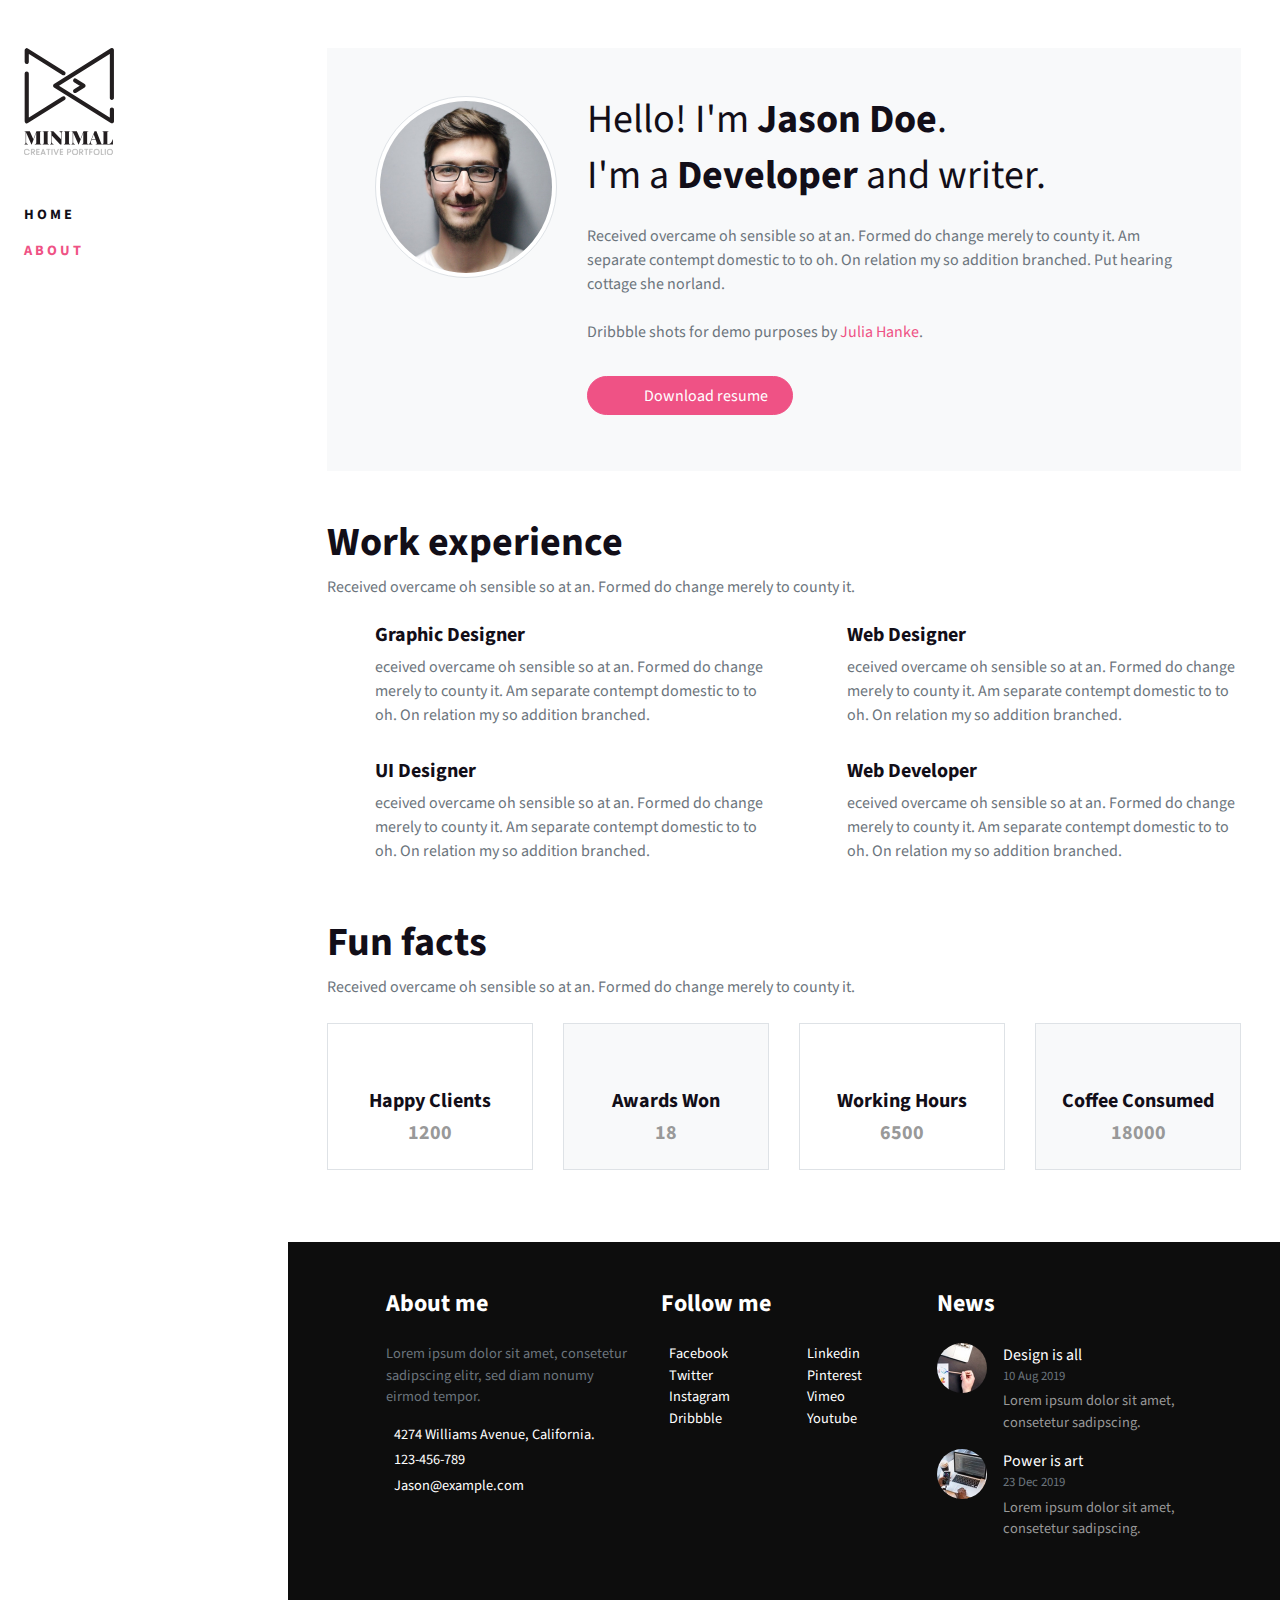
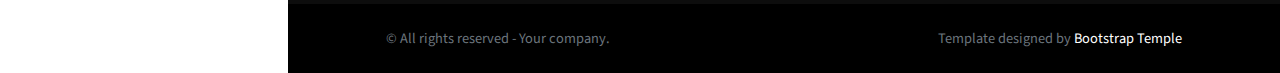
==== about.html @ 1a7828dc "Add files via upload" ====
<!DOCTYPE html>
<html>
  <head>
    <meta charset="utf-8">
    <meta http-equiv="X-UA-Compatible" content="IE=edge">
    <title>Minimal | Bootstrap portfolio template</title>
    <meta name="description" content="">
    <meta name="viewport" content="width=device-width, initial-scale=1">
    <meta name="robots" content="all,follow">
    <!-- Bootstrap CSS-->
    <link rel="stylesheet" href="vendor/bootstrap/css/bootstrap.min.css">
    <!-- Lightbox CSS-->
    <link rel="stylesheet" href="vendor/lightbox2/css/lightbox.min.css">
    <!-- Google fonts-->
    <link rel="stylesheet" href="https://fonts.googleapis.com/css?family=Source+Sans+Pro:400,700&amp;display=swap">
    <!-- theme stylesheet-->
    <link rel="stylesheet" href="css/style.default.css" id="theme-stylesheet">
    <!-- Custom stylesheet - for your changes-->
    <link rel="stylesheet" href="css/custom.css">
    <!-- Favicon-->
    <link rel="shortcut icon" href="img/favicon.png">
    <!-- Tweaks for older IEs--><!--[if lt IE 9]>
        <script src="https://oss.maxcdn.com/html5shiv/3.7.3/html5shiv.min.js"></script>
        <script src="https://oss.maxcdn.com/respond/1.4.2/respond.min.js"></script><![endif]-->
  </head>
  <body>
    <div class="sidebar">
      <div class="sidebar-inner d-flex flex-column">
        <div class="px-4 py-5"><a href="index.html"><img src="img/logo.svg" alt="" width="90"></a></div>
        <div class="sidebar-menu-holder flex-grow-1">
          <ul class="sidebar-menu list-unstyled">
            <li class="mb-2 pb-1">
              <!-- Link--><a class="sidebar-link h6 text-uppercase letter-spacing-2 font-weight-bold text-small" href="index.html">Home</a>
            </li>
            <li class="mb-2 pb-1">
              <!-- Link--><a class="sidebar-link h6 text-uppercase letter-spacing-2 font-weight-bold text-small active" href="about.html">About</a>
            </li>
          </ul>
        </div>
        <div class="px-4 py-3">
          <ul class="list-inline list-social mb-3">
            <li class="list-inline-item"><a class="reset-anchor" href="#"><i class="fab fa-facebook-f"></i></a></li>
            <li class="list-inline-item"><a class="reset-anchor" href="#"><i class="fab fa-twitter"></i></a></li>
            <li class="list-inline-item"><a class="reset-anchor" href="#"><i class="fab fa-instagram"></i></a></li>
            <li class="list-inline-item"><a class="reset-anchor" href="#"><i class="fab fa-linkedin"></i></a></li>
            <li class="list-inline-item"><a class="reset-anchor" href="#"><i class="fab fa-dribbble"></i></a></li>
            <li class="list-inline-item"><a class="reset-anchor" href="#"><i class="fas fa-envelope"></i></a></li>
          </ul>
        </div>
      </div>
    </div>
    <div class="page-holder">
      <div class="px-4 d-block d-lg-none">
        <!-- navbar-->
        <header class="header">
          <nav class="navbar navbar-expand-lg navbar-light px-0">
            <button class="navbar-toggler navbar-toggler-right text-sm text-uppercase" type="button" data-toggle="collapse" data-target="#navbarSupportedContent" aria-expanded="false" aria-label="Toggle navigation">
              <svg class="svg-icon svg-icon-heavy svg-icon-sm text-dark">
                <use xlink:href="#menu-hamburger-1"> </use>
              </svg>
            </button><a class="navbar-brand" href="index.html"><img src="img/logo.svg" alt="" width="50"></a>
          </nav>
        </header>
      </div>
      <div class="px-4 py-5">
        <div class="container-fluid">
          <div class="p-5 mb-5 bg-light">
            <div class="row">
              <div class="col-sm-3"><img class="img-fluid img-thumbnail rounded-circle" src="img/about-profile.jpg" alt=""></div>
              <div class="col-sm-9">
                <h1 class="font-weight-normal">Hello! I'm <strong>Jason Doe</strong>. </h1>
                <h2 class="h1 font-weight-normal mb-4">I'm a <strong>Developer </strong>and writer.</h2>
                <p class="text-muted mb-4">Received overcame oh sensible so at an. Formed do change merely to county it. Am separate contempt domestic to to oh. On relation my so addition branched. Put hearing cottage she norland.</p>
                <p class="text-muted mb-4">Dribbble shots for demo purposes by  <a href="https://dribbble.com/juliahanke">Julia Hanke</a>.</p>
                <ul class="list-inline mb-0">
                  <li class="list-inline-item mr-5 my-2"><a class="btn btn-primary rounded-pill" href="#"> 
                      <svg class="svg-icon mr-2 align-middle svg-icon-sm">
                        <use xlink:href="#survey-1"> </use>
                      </svg><span class="align-middle">Download resume</span></a></li>
                  <li class="list-inline-item my-2">
                    <ul class="list-inline mb-0">
                      <li class="list-inline-item"><a class="reset-anchor" href="#"> <i class="fab fa-facebook-f"></i></a></li>
                      <li class="list-inline-item"><a class="reset-anchor" href="#"> <i class="fab fa-twitter"></i></a></li>
                      <li class="list-inline-item"><a class="reset-anchor" href="#"> <i class="fab fa-instagram"></i></a></li>
                      <li class="list-inline-item"><a class="reset-anchor" href="#"> <i class="fab fa-linkedin-in"></i></a></li>
                      <li class="list-inline-item"><a class="reset-anchor" href="#"> <i class="fab fa-behance"></i></a></li>
                    </ul>
                  </li>
                </ul>
              </div>
            </div>
          </div>
          <h2 class="h1">Work experience</h2>
          <p class="text-muted mb-4">Received overcame oh sensible so at an. Formed do change merely to county it.</p>
          <div class="row mb-4">
            <div class="col-lg-6 mb-4">
              <div class="d-flex">
                <div class="flex-grow-1">
                  <svg class="svg-icon text-primary">
                    <use xlink:href="#stack-1"> </use>
                  </svg>
                </div>
                <div class="ml-3">
                  <h3 class="h5 mr-3">Graphic Designer</h3>
                  <p class="text-muted mb-2">eceived overcame oh sensible so at an. Formed do change merely to county it. Am separate contempt domestic to to oh. On relation my so addition branched.</p>
                </div>
              </div>
            </div>
            <div class="col-lg-6 mb-4">
              <div class="d-flex">
                <div class="flex-grow-1">
                  <svg class="svg-icon text-primary">
                    <use xlink:href="#laptop-screen-1"> </use>
                  </svg>
                </div>
                <div class="ml-3">
                  <h3 class="h5 mr-3">Web Designer</h3>
                  <p class="text-muted mb-2">eceived overcame oh sensible so at an. Formed do change merely to county it. Am separate contempt domestic to to oh. On relation my so addition branched.</p>
                </div>
              </div>
            </div>
            <div class="col-lg-6 mb-4">
              <div class="d-flex">
                <div class="flex-grow-1">
                  <svg class="svg-icon text-primary">
                    <use xlink:href="#design-1"> </use>
                  </svg>
                </div>
                <div class="ml-3">
                  <h3 class="h5 mr-3">UI Designer</h3>
                  <p class="text-muted mb-2">eceived overcame oh sensible so at an. Formed do change merely to county it. Am separate contempt domestic to to oh. On relation my so addition branched.</p>
                </div>
              </div>
            </div>
            <div class="col-lg-6 mb-4">
              <div class="d-flex">
                <div class="flex-grow-1">
                  <svg class="svg-icon text-primary">
                    <use xlink:href="#multiple-windows-1"> </use>
                  </svg>
                </div>
                <div class="ml-3">
                  <h3 class="h5 mr-3">Web Developer</h3>
                  <p class="text-muted mb-2">eceived overcame oh sensible so at an. Formed do change merely to county it. Am separate contempt domestic to to oh. On relation my so addition branched.</p>
                </div>
              </div>
            </div>
          </div>
          <h2 class="h1">Fun facts</h2>
          <p class="text-muted mb-4">Received overcame oh sensible so at an. Formed do change merely to county it.</p>
          <div class="row text-center align-items-stretch">
            <div class="col-lg-3 mb-4">
              <div class="border p-4 h-100 d-flex align-items-center">
                <div class="w-100">
                  <svg class="svg-icon text-gray mb-2">
                    <use xlink:href="#stack-1"> </use>
                  </svg>
                  <h5>Happy Clients</h5>
                  <p class="mb-0 text-gray h5">1200</p>
                </div>
              </div>
            </div>
            <div class="col-lg-3 mb-4">
              <div class="border p-4 h-100 d-flex align-items-center bg-light">
                <div class="w-100">
                  <svg class="svg-icon text-gray mb-2">
                    <use xlink:href="#quality-1"> </use>
                  </svg>
                  <h5>Awards Won</h5>
                  <p class="mb-0 text-gray h5">18</p>
                </div>
              </div>
            </div>
            <div class="col-lg-3 mb-4">
              <div class="border p-4 h-100 d-flex align-items-center">
                <div class="w-100">
                  <svg class="svg-icon text-gray mb-2">
                    <use xlink:href="#time-1"> </use>
                  </svg>
                  <h5>Working Hours</h5>
                  <p class="mb-0 text-gray h5">6500</p>
                </div>
              </div>
            </div>
            <div class="col-lg-3 mb-4">
              <div class="border p-4 h-100 d-flex align-items-center bg-light">
                <div class="w-100">
                  <svg class="svg-icon text-gray mb-2">
                    <use xlink:href="#hot-coffee-1"> </use>
                  </svg>
                  <h5>Coffee Consumed</h5>
                  <p class="mb-0 text-gray h5">18000</p>
                </div>
              </div>
            </div>
          </div>
        </div>
      </div>
      <footer class="text-muted" style="background: #0d0d0d">
        <div class="container-fluid py-5">
          <div class="row">
            <div class="col-lg-10 mx-auto">
              <div class="row">
                <div class="col-lg-4 mb-4 mb-lg-0">
                  <h2 class="h4 text-white mb-4">About me</h2>
                  <p class="text-small">Lorem ipsum dolor sit amet, consetetur sadipscing elitr, sed diam nonumy eirmod tempor.</p>
                  <ul class="list-unstyled text-small mb-0 text-white">
                    <li class="mb-1"><a class="reset-anchor" href="#"> <i class="fas fa-globe-americas text-muted mr-2 fa-fw"></i>4274  Williams Avenue, California.</a></li>
                    <li class="mb-1"><a class="reset-anchor" href="#"> <i class="fas fa-mobile text-muted mr-2 fa-fw"></i>123-456-789</a></li>
                    <li class="mb-1"><a class="reset-anchor" href="#"> <i class="fas fa-envelope text-muted mr-2 fa-fw"></i>Jason@example.com</a></li>
                  </ul>
                </div>
                <div class="col-lg-4 mb-4 mb-lg-0">               
                  <h2 class="h4 text-white mb-4">Follow me</h2>
                  <ul class="list-inline">
                    <div class="row text-white text-small">
                      <div class="col-6">
                        <ul class="list-unstyled">
                          <li><a class="reset-anchor" href="#"><i class="fab fa-facebook-f mr-2 mb-2 fa-fw"></i>Facebook</a></li>
                          <li><a class="reset-anchor" href="#"><i class="fab fa-twitter mr-2 mb-2 fa-fw"></i>Twitter</a></li>
                          <li><a class="reset-anchor" href="#"><i class="fab fa-instagram mr-2 mb-2 fa-fw"></i>Instagram</a></li>
                          <li><a class="reset-anchor" href="#"><i class="fab fa-dribbble mr-2 mb-2 fa-fw"></i>Dribbble</a></li>
                        </ul>
                      </div>
                      <div class="col-6">
                        <ul class="list-unstyled">
                          <li><a class="reset-anchor" href="#"><i class="fab fa-linkedin-in mr-2 mb-2 fa-fw"></i>Linkedin</a></li>
                          <li><a class="reset-anchor" href="#"><i class="fab fa-pinterest mr-2 mb-2 fa-fw"></i>Pinterest</a></li>
                          <li><a class="reset-anchor" href="#"><i class="fab fa-vimeo mr-2 mb-2 fa-fw"></i>Vimeo</a></li>
                          <li><a class="reset-anchor" href="#"><i class="fab fa-youtube mr-2 mb-2 fa-fw"></i>Youtube</a></li>
                        </ul>
                      </div>
                    </div>
                  </ul>
                </div>
                <div class="col-lg-4 mb-4 mb-lg-0">
                  <h2 class="h4 text-white mb-4">News</h2>
                  <ul class="list-unstyled mb-0">
                    <li><a class="reset-anchor" href="#"> 
                        <div class="media"><img class="rounded-circle" src="img/news-1.jpg" alt="" width="50">
                          <div class="ml-3 media-body">
                            <p class="text-white mb-0">Design is all</p>
                            <p class="small mb-1">10 Aug 2019</p>
                            <p class="text-gray text-small">Lorem ipsum dolor sit amet, consetetur sadipscing.</p>
                          </div>
                        </div></a></li>
                    <li><a class="reset-anchor" href="#"> 
                        <div class="media"><img class="rounded-circle" src="img/news-2.jpg" alt="" width="50">
                          <div class="ml-3 media-body">
                            <p class="text-white mb-0">Power is art</p>
                            <p class="small mb-1">23 Dec 2019</p>
                            <p class="text-gray text-small">Lorem ipsum dolor sit amet, consetetur sadipscing.</p>
                          </div>
                        </div></a></li>
                  </ul>
                </div>
              </div>
            </div>
          </div>
        </div>
        <div class="bg-dark py-4">
          <div class="container-fluid">
            <div class="row">
              <div class="col-lg-10 mx-auto">
                <div class="row text-white">
                  <div class="col-md-6 text-center text-md-left">
                    <p class="text-small mb-3 mb-md-0"><span class="text-muted">&copy; All rights reserved - Your company.</span></p>
                  </div>
                  <div class="col-md-6 text-center text-md-right">
                    <p class="text-small mb-0">
                      <!-- You are completely free to use this template for your personal use or as a work for your client as long as you keep the link at the template footer pointing to our partner and us.-->
                      <!-- If you would prefer removing the backlink from the theme footer, please purchase the attribution-free license at the theme page at https://bootstraptemple.com.                            --><span class="text-muted">Template designed by </span><a class="reset-anchor" href="https://bootstraptemple.com/p/minimal-bootstrap-creative-portfolio">Bootstrap Temple</a>
                    </p>
                  </div>
                </div>
              </div>
            </div>
          </div>
        </div>
      </footer>
    </div>
    <!-- JavaScript files-->
    <script src="vendor/jquery/jquery.min.js"></script>
    <script src="vendor/bootstrap/js/bootstrap.bundle.min.js"></script>
    <script src="vendor/masonry-layout/masonry.pkgd.min.js"></script>
    <script src="vendor/imagesloaded/imagesloaded.pkgd.min.js"></script>
    <script src="vendor/lightbox2/js/lightbox.min.js"></script>
    <script src="js/front.js"></script>
    <script>
      // ------------------------------------------------------- //
      //   Inject SVG Sprite - 
      //   see more here 
      //   https://css-tricks.com/ajaxing-svg-sprite/
      // ------------------------------------------------------ //
      function injectSvgSprite(path) {
      
          var ajax = new XMLHttpRequest();
          ajax.open("GET", path, true);
          ajax.send();
          ajax.onload = function(e) {
          var div = document.createElement("div");
          div.className = 'd-none';
          div.innerHTML = ajax.responseText;
          document.body.insertBefore(div, document.body.childNodes[0]);
          }
      }
      // this is set to BootstrapTemple website as you cannot 
      // inject local SVG sprite (using only 'icons/orion-svg-sprite.svg' path)
      // while using file:// protocol
      // pls don't forget to change to your domain :)
      injectSvgSprite('https://bootstraptemple.com/files/icons/orion-svg-sprite.svg'); 
      
    </script>
    <!-- FontAwesome CSS - loading as last, so it doesn't block rendering-->
    <link rel="stylesheet" href="https://use.fontawesome.com/releases/v5.7.1/css/all.css" integrity="sha384-fnmOCqbTlWIlj8LyTjo7mOUStjsKC4pOpQbqyi7RrhN7udi9RwhKkMHpvLbHG9Sr" crossorigin="anonymous">
  </body>
</html>
---- css/style.default.css ----
/*
=========================================
=========================================

   Minimal | Bootstrap portfolio template

=========================================
========================================= */
/*
*
* ==========================================
* GENERAL
* ==========================================
*
*/
.text-small {
  font-size: 0.9rem !important;
}

body {
  overflow-x: hidden;
}

.page-holder {
  width: calc(100% - $sidebar-width);
  margin-left: 18rem;
  min-height: 100vh;
  -webkit-transition: all 0.3s linear;
  transition: all 0.3s linear;
}

@media (max-width: 991.98px) {
  .page-holder {
    width: 100%;
    margin-left: 0;
  }
}

.page-holder.active {
  width: calc(100% - $sidebar-width);
  margin-left: 18rem;
}

/*
*
* ==========================================
* SIDEBAR
* ==========================================
*
*/
.sidebar {
  width: 18rem;
  height: 100vh;
  height: calc(var(--vh, 1vh) * 100);
  position: fixed;
  top: 0;
  left: 0;
  -webkit-transition: all 0.3s linear;
  transition: all 0.3s linear;
}

.sidebar-inner {
  width: 100%;
  height: 100%;
  background: white;
}

@media (max-width: 991.98px) {
  .sidebar {
    margin-left: -18rem;
  }
}

.sidebar.active {
  margin-left: 0;
}

.sidebar-link {
  padding: 0.7rem 1.5rem 0.2rem;
  color: #120e18;
  border-bottom-right-radius: 0;
  -webkit-transition: all 0.3s;
  transition: all 0.3s;
  position: relative;
}

.sidebar-link.active {
  color: #ef5285;
}

.sidebar-link.active, .sidebar-link.active:hover, .sidebar-link.active:focus {
  text-decoration: none;
}

.sidebar-link:hover, .sidebar-link:focus {
  text-decoration: none;
  background: white;
}

.listing-item {
  padding-left: 1rem;
}

.listing-item-description {
  color: #999;
}

.listing-item-heading {
  -webkit-transition: all 0.3s;
  transition: all 0.3s;
}

.listing-item .listing-tags {
  -webkit-transform: rotate(-90deg);
  transform: rotate(-90deg);
  -webkit-transform-origin: bottom left;
  transform-origin: bottom left;
  position: absolute;
  bottom: 0;
  left: 0;
}

.listing-item:hover .listing-img-holder::before {
  border: 10px solid white;
}

.listing-item:hover .listing-item-heading {
  color: #ef5285;
}

.listing-item:hover .listing-btn {
  -webkit-transform: none;
  transform: none;
  opacity: 1;
}

.listing-img-holder {
  position: relative;
}

.listing-img-holder::before {
  content: '';
  display: block;
  position: absolute;
  top: 0;
  right: 0;
  bottom: 0;
  left: 0;
  border: 1px solid white;
  -webkit-transition: all 0.3s;
  transition: all 0.3s;
}

.listing-img-holder .listing-btn {
  position: absolute;
  bottom: -1rem;
  right: 0.5rem;
  opacity: 0;
  -webkit-transition: all 0.3s;
  transition: all 0.3s;
  -webkit-transform: translate(-0.5rem, 0.5rem);
  transform: translate(-0.5rem, 0.5rem);
}

.social-share-link {
  border-radius: 30rem;
  background: #f8f9fa;
  height: 40px;
  padding: 0 16px 0 5px;
  display: block;
  display: -webkit-box;
  display: flex;
  -webkit-box-align: center;
  align-items: center;
  text-transform: uppercase;
  font-weight: bold;
  font-size: 0.9rem;
}

.social-share-link i {
  width: 30px;
  height: 30px;
  border-radius: 50%;
  background: white;
  display: -webkit-box;
  display: flex;
  -webkit-box-align: center;
  align-items: center;
  -webkit-box-pack: center;
  justify-content: center;
  font-weight: normal;
}

.social-share-link:hover {
  color: #fff;
}

.social-share-link.facebook:hover {
  background: #3b5999;
  color: #fff;
}

.social-share-link.facebook:hover i {
  color: #3b5999;
}

.social-share-link.twitter:hover {
  background: #55acee;
  color: #fff;
}

.social-share-link.twitter:hover i {
  color: #55acee;
}

.social-share-link.instagram:hover {
  background: #e4405f;
  color: #fff;
}

.social-share-link.instagram:hover i {
  color: #e4405f;
}

strong {
  font-weight: 700;
}

/*
* ===================================================
*    Custom Orion Icons
* ===================================================
*/
.svg-icon {
  width: 32px;
  height: 32px;
  vertical-align: text-bottom;
  stroke: currentColor;
  stroke-width: 3;
  --layer1: currentColor;
  --layer2: currentColor;
  --layer3: currentColor;
}

.svg-icon.svg-icon-light {
  stroke-width: 2;
}

.svg-icon.svg-icon-heavy {
  stroke-width: 4;
}

.svg-icon-big {
  width: 64px;
  height: 64px;
}

.svg-icon-sm {
  width: 24px;
  height: 24px;
}

/*
* ===================================================
*    Custom Bootstrapious Utils
* ===================================================
*/
/*
   Text utils
   ------------------------
*/
.text-uppercase {
  text-transform: uppercase;
  letter-spacing: 0.1em;
  letter-spacing: .1em;
}

.text-sm {
  font-size: 0.875rem;
}

.text-base {
  font-size: 1rem;
}

.text-lg {
  font-size: 1.25rem;
}

.text-shadow {
  text-shadow: 2px 2px 2px rgba(0, 0, 0, 0.1);
}

.text-shadow-primary {
  text-shadow: 2px 2px 2px rgba(239, 82, 133, 0.1);
}

.text-decoration-underline {
  text-decoration: underline;
}

.text-inherit {
  color: inherit;
}

/*
    Rounded corners - lg, sm
   ------------------------
*/
.rounded-lg {
  border-radius: 0.3rem;
}

.rounded-sm {
  border-radius: 0.2rem;
}

.rounded-xl {
  border-radius: 10rem;
}

/*
    Responsive borders - border-[breakpoint]
   ------------------------
*/
.border {
  border: 1px solid #dee2e6 !important;
}

@media (min-width: 576px) {
  .border-sm {
    border: 1px solid #dee2e6 !important;
  }
}

@media (min-width: 768px) {
  .border-md {
    border: 1px solid #dee2e6 !important;
  }
}

@media (min-width: 992px) {
  .border-lg {
    border: 1px solid #dee2e6 !important;
  }
}

@media (min-width: 1200px) {
  .border-xl {
    border: 1px solid #dee2e6 !important;
  }
}

/*
    Opacity helpers - .opacity-[1-9]
    ------------------------
*/
.opacity-1 {
  opacity: 0.1;
}

.opacity-2 {
  opacity: 0.2;
}

.opacity-3 {
  opacity: 0.3;
}

.opacity-4 {
  opacity: 0.4;
}

.opacity-5 {
  opacity: 0.5;
}

.opacity-6 {
  opacity: 0.6;
}

.opacity-7 {
  opacity: 0.7;
}

.opacity-8 {
  opacity: 0.8;
}

.opacity-9 {
  opacity: 0.9;
}

.opacity-10 {
  opacity: 1;
}

/*
    Z-index helpers - .z-index-[10-50]
    ------------------------
*/
.z-index-10 {
  z-index: 10;
}

.z-index-20 {
  z-index: 20;
}

.z-index-30 {
  z-index: 30;
}

.z-index-40 {
  z-index: 40;
}

.z-index-50 {
  z-index: 50;
}

/*
     Letter spacing helpers - .letter-spacing-[0-5]
    ------------------------
*/
.letter-spacing-0 {
  letter-spacing: 0 !important;
}

.letter-spacing-1 {
  letter-spacing: 0.1em;
}

.letter-spacing-2 {
  letter-spacing: 0.2em;
}

.letter-spacing-3 {
  letter-spacing: 0.3em;
}

.letter-spacing-4 {
  letter-spacing: 0.4em;
}

.letter-spacing-5 {
  letter-spacing: 0.5em;
}

/*
     Colours and backgrounds
    ------------------------
*/
.text-hover-primary {
  -webkit-transition: all 0.2s ease-in-out;
  transition: all 0.2s ease-in-out;
}

.text-hover-primary:focus, .text-hover-primary:hover {
  color: #ef5285 !important;
}

a.text-hover-primary {
  -webkit-transition: all 0.2s ease-in-out;
  transition: all 0.2s ease-in-out;
}

a.text-hover-primary:focus, a.text-hover-primary:hover {
  color: #ef5285 !important;
}

.bg-primary-light {
  background-color: #fdeaf0;
}

.border-primary {
  border-color: #ef5285 !important;
}

.text-hover-secondary {
  -webkit-transition: all 0.2s ease-in-out;
  transition: all 0.2s ease-in-out;
}

.text-hover-secondary:focus, .text-hover-secondary:hover {
  color: #6c757d !important;
}

a.text-hover-secondary {
  -webkit-transition: all 0.2s ease-in-out;
  transition: all 0.2s ease-in-out;
}

a.text-hover-secondary:focus, a.text-hover-secondary:hover {
  color: #6c757d !important;
}

.bg-secondary-light {
  background-color: #edeeef;
}

.border-secondary {
  border-color: #6c757d !important;
}

.text-hover-success {
  -webkit-transition: all 0.2s ease-in-out;
  transition: all 0.2s ease-in-out;
}

.text-hover-success:focus, .text-hover-success:hover {
  color: #28a745 !important;
}

a.text-hover-success {
  -webkit-transition: all 0.2s ease-in-out;
  transition: all 0.2s ease-in-out;
}

a.text-hover-success:focus, a.text-hover-success:hover {
  color: #28a745 !important;
}

.bg-success-light {
  background-color: #e5f4e9;
}

.border-success {
  border-color: #28a745 !important;
}

.text-hover-info {
  -webkit-transition: all 0.2s ease-in-out;
  transition: all 0.2s ease-in-out;
}

.text-hover-info:focus, .text-hover-info:hover {
  color: #17a2b8 !important;
}

a.text-hover-info {
  -webkit-transition: all 0.2s ease-in-out;
  transition: all 0.2s ease-in-out;
}

a.text-hover-info:focus, a.text-hover-info:hover {
  color: #17a2b8 !important;
}

.bg-info-light {
  background-color: #e3f4f6;
}

.border-info {
  border-color: #17a2b8 !important;
}

.text-hover-warning {
  -webkit-transition: all 0.2s ease-in-out;
  transition: all 0.2s ease-in-out;
}

.text-hover-warning:focus, .text-hover-warning:hover {
  color: #ffc107 !important;
}

a.text-hover-warning {
  -webkit-transition: all 0.2s ease-in-out;
  transition: all 0.2s ease-in-out;
}

a.text-hover-warning:focus, a.text-hover-warning:hover {
  color: #ffc107 !important;
}

.bg-warning-light {
  background-color: #fff8e1;
}

.border-warning {
  border-color: #ffc107 !important;
}

.text-hover-danger {
  -webkit-transition: all 0.2s ease-in-out;
  transition: all 0.2s ease-in-out;
}

.text-hover-danger:focus, .text-hover-danger:hover {
  color: #dc3545 !important;
}

a.text-hover-danger {
  -webkit-transition: all 0.2s ease-in-out;
  transition: all 0.2s ease-in-out;
}

a.text-hover-danger:focus, a.text-hover-danger:hover {
  color: #dc3545 !important;
}

.bg-danger-light {
  background-color: #fbe7e9;
}

.border-danger {
  border-color: #dc3545 !important;
}

.text-hover-light {
  -webkit-transition: all 0.2s ease-in-out;
  transition: all 0.2s ease-in-out;
}

.text-hover-light:focus, .text-hover-light:hover {
  color: #f8f9fa !important;
}

a.text-hover-light {
  -webkit-transition: all 0.2s ease-in-out;
  transition: all 0.2s ease-in-out;
}

a.text-hover-light:focus, a.text-hover-light:hover {
  color: #f8f9fa !important;
}

.bg-light-light {
  background-color: #fefefe;
}

.border-light {
  border-color: #f8f9fa !important;
}

.text-hover-dark {
  -webkit-transition: all 0.2s ease-in-out;
  transition: all 0.2s ease-in-out;
}

.text-hover-dark:focus, .text-hover-dark:hover {
  color: #000 !important;
}

a.text-hover-dark {
  -webkit-transition: all 0.2s ease-in-out;
  transition: all 0.2s ease-in-out;
}

a.text-hover-dark:focus, a.text-hover-dark:hover {
  color: #000 !important;
}

.bg-dark-light {
  background-color: #e0e0e0;
}

.border-dark {
  border-color: #000 !important;
}

.bg-gray-100 {
  background: #f8f9fa !important;
}

.text-gray-100 {
  color: #f8f9fa;
}

.bg-gray-200 {
  background: #e9ecef !important;
}

.text-gray-200 {
  color: #e9ecef;
}

.bg-gray-300 {
  background: #dee2e6 !important;
}

.text-gray-300 {
  color: #dee2e6;
}

.bg-gray-400 {
  background: #ced4da !important;
}

.text-gray-400 {
  color: #ced4da;
}

.bg-gray-500 {
  background: #adb5bd !important;
}

.text-gray-500 {
  color: #adb5bd;
}

.bg-gray-600 {
  background: #6c757d !important;
}

.text-gray-600 {
  color: #6c757d;
}

.bg-gray-700 {
  background: #495057 !important;
}

.text-gray-700 {
  color: #495057;
}

.bg-gray-800 {
  background: #343a40 !important;
}

.text-gray-800 {
  color: #343a40;
}

.bg-gray-900 {
  background: #212529 !important;
}

.text-gray-900 {
  color: #212529;
}

.badge-primary-light {
  color: #ef5285;
  background-color: #fdeaf0;
}

.badge-secondary-light {
  color: #6c757d;
  background-color: #edeeef;
}

.badge-success-light {
  color: #28a745;
  background-color: #e5f4e9;
}

.badge-info-light {
  color: #17a2b8;
  background-color: #e3f4f6;
}

.badge-warning-light {
  color: #ffc107;
  background-color: #fff8e1;
}

.badge-danger-light {
  color: #dc3545;
  background-color: #fbe7e9;
}

.badge-light-light {
  color: #f8f9fa;
  background-color: #fefefe;
}

.badge-dark-light {
  color: #000;
  background-color: #e0e0e0;
}

/*
     Transparent overlays
    ------------------------
*/
.overlay-content {
  position: relative;
  z-index: 20;
}

@media (min-width: 576px) {
  .light-overlay-sm,
  .overlay-hover-light-sm {
    position: relative;
  }
  .light-overlay-sm::after,
  .overlay-hover-light-sm::after {
    position: absolute;
    top: 0;
    left: 0;
    width: 100%;
    height: 100%;
    content: ' ';
    background: #fff;
  }
}

@media (min-width: 576px) {
  .overlay-hover-light-sm::after {
    -webkit-transition: opacity 0.15s linear;
    transition: opacity 0.15s linear;
    opacity: 0;
  }
}

@media (min-width: 576px) {
  .light-overlay-sm::after,
  .overlay-hover-light-sm:hover::after {
    opacity: .4;
  }
}

@media (min-width: 576px) {
  .light-overlay-sm-0::after,
  .overlay-hover-light-sm-0:hover::after {
    display: none;
  }
}

.dark-overlay-sm {
  position: relative;
}

@media (min-width: 576px) {
  .dark-overlay-sm::after {
    position: absolute;
    top: 0;
    left: 0;
    width: 100%;
    height: 100%;
    content: ' ';
    opacity: .4;
    background: #000;
  }
}

@media (min-width: 576px) {
  .dark-overlay-sm-0::after {
    display: none;
  }
}

@media (min-width: 768px) {
  .light-overlay-md,
  .overlay-hover-light-md {
    position: relative;
  }
  .light-overlay-md::after,
  .overlay-hover-light-md::after {
    position: absolute;
    top: 0;
    left: 0;
    width: 100%;
    height: 100%;
    content: ' ';
    background: #fff;
  }
}

@media (min-width: 768px) {
  .overlay-hover-light-md::after {
    -webkit-transition: opacity 0.15s linear;
    transition: opacity 0.15s linear;
    opacity: 0;
  }
}

@media (min-width: 768px) {
  .light-overlay-md::after,
  .overlay-hover-light-md:hover::after {
    opacity: .4;
  }
}

@media (min-width: 768px) {
  .light-overlay-md-0::after,
  .overlay-hover-light-md-0:hover::after {
    display: none;
  }
}

.dark-overlay-md {
  position: relative;
}

@media (min-width: 768px) {
  .dark-overlay-md::after {
    position: absolute;
    top: 0;
    left: 0;
    width: 100%;
    height: 100%;
    content: ' ';
    opacity: .4;
    background: #000;
  }
}

@media (min-width: 768px) {
  .dark-overlay-md-0::after {
    display: none;
  }
}

@media (min-width: 992px) {
  .light-overlay-lg,
  .overlay-hover-light-lg {
    position: relative;
  }
  .light-overlay-lg::after,
  .overlay-hover-light-lg::after {
    position: absolute;
    top: 0;
    left: 0;
    width: 100%;
    height: 100%;
    content: ' ';
    background: #fff;
  }
}

@media (min-width: 992px) {
  .overlay-hover-light-lg::after {
    -webkit-transition: opacity 0.15s linear;
    transition: opacity 0.15s linear;
    opacity: 0;
  }
}

@media (min-width: 992px) {
  .light-overlay-lg::after,
  .overlay-hover-light-lg:hover::after {
    opacity: .4;
  }
}

@media (min-width: 992px) {
  .light-overlay-lg-0::after,
  .overlay-hover-light-lg-0:hover::after {
    display: none;
  }
}

.dark-overlay-lg {
  position: relative;
}

@media (min-width: 992px) {
  .dark-overlay-lg::after {
    position: absolute;
    top: 0;
    left: 0;
    width: 100%;
    height: 100%;
    content: ' ';
    opacity: .4;
    background: #000;
  }
}

@media (min-width: 992px) {
  .dark-overlay-lg-0::after {
    display: none;
  }
}

@media (min-width: 1200px) {
  .light-overlay-xl,
  .overlay-hover-light-xl {
    position: relative;
  }
  .light-overlay-xl::after,
  .overlay-hover-light-xl::after {
    position: absolute;
    top: 0;
    left: 0;
    width: 100%;
    height: 100%;
    content: ' ';
    background: #fff;
  }
}

@media (min-width: 1200px) {
  .overlay-hover-light-xl::after {
    -webkit-transition: opacity 0.15s linear;
    transition: opacity 0.15s linear;
    opacity: 0;
  }
}

@media (min-width: 1200px) {
  .light-overlay-xl::after,
  .overlay-hover-light-xl:hover::after {
    opacity: .4;
  }
}

@media (min-width: 1200px) {
  .light-overlay-xl-0::after,
  .overlay-hover-light-xl-0:hover::after {
    display: none;
  }
}

.dark-overlay-xl {
  position: relative;
}

@media (min-width: 1200px) {
  .dark-overlay-xl::after {
    position: absolute;
    top: 0;
    left: 0;
    width: 100%;
    height: 100%;
    content: ' ';
    opacity: .4;
    background: #000;
  }
}

@media (min-width: 1200px) {
  .dark-overlay-xl-0::after {
    display: none;
  }
}

.light-overlay,
.overlay-hover-light {
  position: relative;
}

.light-overlay::after,
.overlay-hover-light::after {
  position: absolute;
  top: 0;
  left: 0;
  width: 100%;
  height: 100%;
  content: ' ';
  background: #fff;
}

.overlay-hover-light::after {
  -webkit-transition: opacity 0.15s linear;
  transition: opacity 0.15s linear;
  opacity: 0;
}

.light-overlay::after,
.overlay-hover-light:hover::after {
  opacity: .4;
}

.light-overlay-0::after,
.overlay-hover-light-0:hover::after {
  display: none;
}

.dark-overlay {
  position: relative;
}

.dark-overlay::after {
  position: absolute;
  top: 0;
  left: 0;
  width: 100%;
  height: 100%;
  content: ' ';
  opacity: .4;
  background: #000;
}

.dark-overlay-0::after {
  display: none;
}

/*
     Other
    ------------------------
*/
.overflow-visible {
  overflow: visible !important;
}

.shadow-0 {
  box-shadow: none !important;
}

.reset-anchor {
  color: inherit;
  -webkit-transition: all 0.3s;
  transition: all 0.3s;
}

.reset-anchor:hover, .reset-anchor:focus {
  color: #ef5285;
  text-decoration: none;
}

.text-gray {
  color: #999 !important;
}

/*

=====================
STYLE SWITCHER FOR DEMO
=====================

*/
#style-switch-button {
  position: fixed;
  bottom: 120px;
  left: 0px;
  border-radius: 0;
  z-index: 2;
}

#style-switch {
  width: 300px;
  padding: 20px;
  position: fixed;
  bottom: 160px;
  left: 0;
  background: #fff;
  border: solid 1px #ced4da;
  z-index: 2000;
}

#style-switch h4 {
  color: #495057;
}

/* ========================================= 
   
      THEMING OF THE BOOTSTRAP COMPONENTS           

   ========================================= 
   
    1 - NAVBAR
    2 - BUTTONS
    3 - TYPE
    4 - PAGINATION
    5 - UTILITIES
    6 - FORMS
    7 - CODE
    8 - NAV
    9 - CARD
    10 - DROPDOWNS
   
*/
/*
 * 1. NAVBAR
 */
.navbar {
  padding: 0.5rem 1rem;
}

.navbar-brand {
  display: inline-block;
  padding-top: 0.3125rem;
  padding-bottom: 0.3125rem;
  margin-right: 1rem;
  font-size: 1.25rem;
}

.navbar-toggler {
  padding: 0.25rem 0.75rem;
  font-size: 0.875rem;
  line-height: 1;
  border: 1px solid transparent;
  border-radius: 0.25rem;
}

.navbar-light .navbar-brand {
  color: rgba(0, 0, 0, 0.9);
}

.navbar-light .navbar-brand:hover, .navbar-light .navbar-brand:focus {
  color: rgba(0, 0, 0, 0.9);
}

.navbar-light .navbar-nav .nav-link {
  color: rgba(0, 0, 0, 0.5);
}

.navbar-light .navbar-nav .nav-link:hover, .navbar-light .navbar-nav .nav-link:focus {
  color: rgba(0, 0, 0, 0.7);
}

.navbar-light .navbar-nav .nav-link.disabled {
  color: rgba(0, 0, 0, 0.3);
}

.navbar-light .navbar-nav .show > .nav-link,
.navbar-light .navbar-nav .active > .nav-link,
.navbar-light .navbar-nav .nav-link.show,
.navbar-light .navbar-nav .nav-link.active {
  color: rgba(0, 0, 0, 0.9);
}

.navbar-light .navbar-toggler {
  color: rgba(0, 0, 0, 0.5);
  border-color: transparent;
}

.navbar-light .navbar-toggler-icon {
  background-image: url("data:image/svg+xml;charset=utf8,%3Csvg viewBox='0 0 30 30' xmlns='http://www.w3.org/2000/svg'%3E%3Cpath stroke='rgba(0, 0, 0, 0.5)' stroke-width='2' stroke-linecap='round' stroke-miterlimit='10' d='M4 7h22M4 15h22M4 23h22'/%3E%3C/svg%3E");
}

.navbar-light .navbar-text {
  color: rgba(0, 0, 0, 0.5);
}

.navbar-dark .navbar-brand {
  color: #fff;
}

.navbar-dark .navbar-brand:hover, .navbar-dark .navbar-brand:focus {
  color: #fff;
}

.navbar-dark .navbar-nav .nav-link {
  color: rgba(255, 255, 255, 0.5);
}

.navbar-dark .navbar-nav .nav-link:hover, .navbar-dark .navbar-nav .nav-link:focus {
  color: rgba(255, 255, 255, 0.75);
}

.navbar-dark .navbar-nav .nav-link.disabled {
  color: rgba(255, 255, 255, 0.25);
}

.navbar-dark .navbar-nav .show > .nav-link,
.navbar-dark .navbar-nav .active > .nav-link,
.navbar-dark .navbar-nav .nav-link.show,
.navbar-dark .navbar-nav .nav-link.active {
  color: #fff;
}

.navbar-dark .navbar-toggler {
  color: rgba(255, 255, 255, 0.5);
  border-color: rgba(255, 255, 255, 0.1);
}

.navbar-dark .navbar-toggler-icon {
  background-image: url("data:image/svg+xml;charset=utf8,%3Csvg viewBox='0 0 30 30' xmlns='http://www.w3.org/2000/svg'%3E%3Cpath stroke='rgba(255, 255, 255, 0.5)' stroke-width='2' stroke-linecap='round' stroke-miterlimit='10' d='M4 7h22M4 15h22M4 23h22'/%3E%3C/svg%3E");
}

.navbar-dark .navbar-text {
  color: rgba(255, 255, 255, 0.5);
}

/*
 * 2. BUTTONS
 */
.btn {
  font-weight: 400;
  border: 1px solid transparent;
  padding: 0.375rem 1.5rem;
  font-size: 1rem;
  line-height: 1.5;
  border-radius: 0.25rem;
  -webkit-transition: color 0.15s ease-in-out, background-color 0.15s ease-in-out, border-color 0.15s ease-in-out, box-shadow 0.15s ease-in-out;
  transition: color 0.15s ease-in-out, background-color 0.15s ease-in-out, border-color 0.15s ease-in-out, box-shadow 0.15s ease-in-out;
}

@media screen and (prefers-reduced-motion: reduce) {
  .btn {
    -webkit-transition: none;
    transition: none;
  }
}

.btn:focus, .btn.focus {
  box-shadow: 0 0 0 0.2rem rgba(239, 82, 133, 0.25);
}

.btn.disabled, .btn:disabled {
  opacity: 0.65;
}

.btn:not(:disabled):not(.disabled):active, .btn:not(:disabled):not(.disabled).active {
  background-image: none;
}

.btn-link {
  font-weight: 400;
  color: #ef5285;
}

.btn-link:hover {
  color: #e01557;
  text-decoration: underline;
}

.btn-link:focus, .btn-link.focus {
  text-decoration: underline;
}

.btn-link:disabled, .btn-link.disabled {
  color: #6c757d;
}

.btn-primary {
  color: #fff;
  background-color: #ef5285;
  border-color: #ef5285;
}

.btn-primary:hover {
  color: #fff;
  background-color: #ec2f6c;
  border-color: #eb2364;
}

.btn-primary:focus, .btn-primary.focus {
  box-shadow: 0 0 0 0.2rem rgba(239, 82, 133, 0.5);
}

.btn-primary.disabled, .btn-primary:disabled {
  color: #fff;
  background-color: #ef5285;
  border-color: #ef5285;
}

.btn-primary:not(:disabled):not(.disabled):active, .btn-primary:not(:disabled):not(.disabled).active,
.show > .btn-primary.dropdown-toggle {
  color: #fff;
  background-color: #eb2364;
  border-color: #ea185c;
}

.btn-primary:not(:disabled):not(.disabled):active:focus, .btn-primary:not(:disabled):not(.disabled).active:focus,
.show > .btn-primary.dropdown-toggle:focus {
  box-shadow: 0 0 0 0.2rem rgba(239, 82, 133, 0.5);
}

.btn-secondary {
  color: #fff;
  background-color: #6c757d;
  border-color: #6c757d;
}

.btn-secondary:hover {
  color: #fff;
  background-color: #5a6268;
  border-color: #545b62;
}

.btn-secondary:focus, .btn-secondary.focus {
  box-shadow: 0 0 0 0.2rem rgba(108, 117, 125, 0.5);
}

.btn-secondary.disabled, .btn-secondary:disabled {
  color: #fff;
  background-color: #6c757d;
  border-color: #6c757d;
}

.btn-secondary:not(:disabled):not(.disabled):active, .btn-secondary:not(:disabled):not(.disabled).active,
.show > .btn-secondary.dropdown-toggle {
  color: #fff;
  background-color: #545b62;
  border-color: #4e555b;
}

.btn-secondary:not(:disabled):not(.disabled):active:focus, .btn-secondary:not(:disabled):not(.disabled).active:focus,
.show > .btn-secondary.dropdown-toggle:focus {
  box-shadow: 0 0 0 0.2rem rgba(108, 117, 125, 0.5);
}

.btn-success {
  color: #fff;
  background-color: #28a745;
  border-color: #28a745;
}

.btn-success:hover {
  color: #fff;
  background-color: #218838;
  border-color: #1e7e34;
}

.btn-success:focus, .btn-success.focus {
  box-shadow: 0 0 0 0.2rem rgba(40, 167, 69, 0.5);
}

.btn-success.disabled, .btn-success:disabled {
  color: #fff;
  background-color: #28a745;
  border-color: #28a745;
}

.btn-success:not(:disabled):not(.disabled):active, .btn-success:not(:disabled):not(.disabled).active,
.show > .btn-success.dropdown-toggle {
  color: #fff;
  background-color: #1e7e34;
  border-color: #1c7430;
}

.btn-success:not(:disabled):not(.disabled):active:focus, .btn-success:not(:disabled):not(.disabled).active:focus,
.show > .btn-success.dropdown-toggle:focus {
  box-shadow: 0 0 0 0.2rem rgba(40, 167, 69, 0.5);
}

.btn-info {
  color: #fff;
  background-color: #17a2b8;
  border-color: #17a2b8;
}

.btn-info:hover {
  color: #fff;
  background-color: #138496;
  border-color: #117a8b;
}

.btn-info:focus, .btn-info.focus {
  box-shadow: 0 0 0 0.2rem rgba(23, 162, 184, 0.5);
}

.btn-info.disabled, .btn-info:disabled {
  color: #fff;
  background-color: #17a2b8;
  border-color: #17a2b8;
}

.btn-info:not(:disabled):not(.disabled):active, .btn-info:not(:disabled):not(.disabled).active,
.show > .btn-info.dropdown-toggle {
  color: #fff;
  background-color: #117a8b;
  border-color: #10707f;
}

.btn-info:not(:disabled):not(.disabled):active:focus, .btn-info:not(:disabled):not(.disabled).active:focus,
.show > .btn-info.dropdown-toggle:focus {
  box-shadow: 0 0 0 0.2rem rgba(23, 162, 184, 0.5);
}

.btn-warning {
  color: #212529;
  background-color: #ffc107;
  border-color: #ffc107;
}

.btn-warning:hover {
  color: #212529;
  background-color: #e0a800;
  border-color: #d39e00;
}

.btn-warning:focus, .btn-warning.focus {
  box-shadow: 0 0 0 0.2rem rgba(255, 193, 7, 0.5);
}

.btn-warning.disabled, .btn-warning:disabled {
  color: #212529;
  background-color: #ffc107;
  border-color: #ffc107;
}

.btn-warning:not(:disabled):not(.disabled):active, .btn-warning:not(:disabled):not(.disabled).active,
.show > .btn-warning.dropdown-toggle {
  color: #212529;
  background-color: #d39e00;
  border-color: #c69500;
}

.btn-warning:not(:disabled):not(.disabled):active:focus, .btn-warning:not(:disabled):not(.disabled).active:focus,
.show > .btn-warning.dropdown-toggle:focus {
  box-shadow: 0 0 0 0.2rem rgba(255, 193, 7, 0.5);
}

.btn-danger {
  color: #fff;
  background-color: #dc3545;
  border-color: #dc3545;
}

.btn-danger:hover {
  color: #fff;
  background-color: #c82333;
  border-color: #bd2130;
}

.btn-danger:focus, .btn-danger.focus {
  box-shadow: 0 0 0 0.2rem rgba(220, 53, 69, 0.5);
}

.btn-danger.disabled, .btn-danger:disabled {
  color: #fff;
  background-color: #dc3545;
  border-color: #dc3545;
}

.btn-danger:not(:disabled):not(.disabled):active, .btn-danger:not(:disabled):not(.disabled).active,
.show > .btn-danger.dropdown-toggle {
  color: #fff;
  background-color: #bd2130;
  border-color: #b21f2d;
}

.btn-danger:not(:disabled):not(.disabled):active:focus, .btn-danger:not(:disabled):not(.disabled).active:focus,
.show > .btn-danger.dropdown-toggle:focus {
  box-shadow: 0 0 0 0.2rem rgba(220, 53, 69, 0.5);
}

.btn-light {
  color: #212529;
  background-color: #f8f9fa;
  border-color: #f8f9fa;
}

.btn-light:hover {
  color: #212529;
  background-color: #e2e6ea;
  border-color: #dae0e5;
}

.btn-light:focus, .btn-light.focus {
  box-shadow: 0 0 0 0.2rem rgba(248, 249, 250, 0.5);
}

.btn-light.disabled, .btn-light:disabled {
  color: #212529;
  background-color: #f8f9fa;
  border-color: #f8f9fa;
}

.btn-light:not(:disabled):not(.disabled):active, .btn-light:not(:disabled):not(.disabled).active,
.show > .btn-light.dropdown-toggle {
  color: #212529;
  background-color: #dae0e5;
  border-color: #d3d9df;
}

.btn-light:not(:disabled):not(.disabled):active:focus, .btn-light:not(:disabled):not(.disabled).active:focus,
.show > .btn-light.dropdown-toggle:focus {
  box-shadow: 0 0 0 0.2rem rgba(248, 249, 250, 0.5);
}

.btn-dark {
  color: #fff;
  background-color: #000;
  border-color: #000;
}

.btn-dark:hover {
  color: #fff;
  background-color: black;
  border-color: black;
}

.btn-dark:focus, .btn-dark.focus {
  box-shadow: 0 0 0 0.2rem rgba(0, 0, 0, 0.5);
}

.btn-dark.disabled, .btn-dark:disabled {
  color: #fff;
  background-color: #000;
  border-color: #000;
}

.btn-dark:not(:disabled):not(.disabled):active, .btn-dark:not(:disabled):not(.disabled).active,
.show > .btn-dark.dropdown-toggle {
  color: #fff;
  background-color: black;
  border-color: black;
}

.btn-dark:not(:disabled):not(.disabled):active:focus, .btn-dark:not(:disabled):not(.disabled).active:focus,
.show > .btn-dark.dropdown-toggle:focus {
  box-shadow: 0 0 0 0.2rem rgba(0, 0, 0, 0.5);
}

.btn-outline-primary {
  color: #ef5285;
  background-color: transparent;
  background-image: none;
  border-color: #ef5285;
}

.btn-outline-primary:hover {
  color: #fff;
  background-color: #ef5285;
  border-color: #ef5285;
}

.btn-outline-primary:focus, .btn-outline-primary.focus {
  box-shadow: 0 0 0 0.2rem rgba(239, 82, 133, 0.5);
}

.btn-outline-primary.disabled, .btn-outline-primary:disabled {
  color: #ef5285;
  background-color: transparent;
}

.btn-outline-primary:not(:disabled):not(.disabled):active, .btn-outline-primary:not(:disabled):not(.disabled).active,
.show > .btn-outline-primary.dropdown-toggle {
  color: #fff;
  background-color: #ef5285;
  border-color: #ef5285;
}

.btn-outline-primary:not(:disabled):not(.disabled):active:focus, .btn-outline-primary:not(:disabled):not(.disabled).active:focus,
.show > .btn-outline-primary.dropdown-toggle:focus {
  box-shadow: 0 0 0 0.2rem rgba(239, 82, 133, 0.5);
}

.btn-outline-secondary {
  color: #6c757d;
  background-color: transparent;
  background-image: none;
  border-color: #6c757d;
}

.btn-outline-secondary:hover {
  color: #fff;
  background-color: #6c757d;
  border-color: #6c757d;
}

.btn-outline-secondary:focus, .btn-outline-secondary.focus {
  box-shadow: 0 0 0 0.2rem rgba(108, 117, 125, 0.5);
}

.btn-outline-secondary.disabled, .btn-outline-secondary:disabled {
  color: #6c757d;
  background-color: transparent;
}

.btn-outline-secondary:not(:disabled):not(.disabled):active, .btn-outline-secondary:not(:disabled):not(.disabled).active,
.show > .btn-outline-secondary.dropdown-toggle {
  color: #fff;
  background-color: #6c757d;
  border-color: #6c757d;
}

.btn-outline-secondary:not(:disabled):not(.disabled):active:focus, .btn-outline-secondary:not(:disabled):not(.disabled).active:focus,
.show > .btn-outline-secondary.dropdown-toggle:focus {
  box-shadow: 0 0 0 0.2rem rgba(108, 117, 125, 0.5);
}

.btn-outline-success {
  color: #28a745;
  background-color: transparent;
  background-image: none;
  border-color: #28a745;
}

.btn-outline-success:hover {
  color: #fff;
  background-color: #28a745;
  border-color: #28a745;
}

.btn-outline-success:focus, .btn-outline-success.focus {
  box-shadow: 0 0 0 0.2rem rgba(40, 167, 69, 0.5);
}

.btn-outline-success.disabled, .btn-outline-success:disabled {
  color: #28a745;
  background-color: transparent;
}

.btn-outline-success:not(:disabled):not(.disabled):active, .btn-outline-success:not(:disabled):not(.disabled).active,
.show > .btn-outline-success.dropdown-toggle {
  color: #fff;
  background-color: #28a745;
  border-color: #28a745;
}

.btn-outline-success:not(:disabled):not(.disabled):active:focus, .btn-outline-success:not(:disabled):not(.disabled).active:focus,
.show > .btn-outline-success.dropdown-toggle:focus {
  box-shadow: 0 0 0 0.2rem rgba(40, 167, 69, 0.5);
}

.btn-outline-info {
  color: #17a2b8;
  background-color: transparent;
  background-image: none;
  border-color: #17a2b8;
}

.btn-outline-info:hover {
  color: #fff;
  background-color: #17a2b8;
  border-color: #17a2b8;
}

.btn-outline-info:focus, .btn-outline-info.focus {
  box-shadow: 0 0 0 0.2rem rgba(23, 162, 184, 0.5);
}

.btn-outline-info.disabled, .btn-outline-info:disabled {
  color: #17a2b8;
  background-color: transparent;
}

.btn-outline-info:not(:disabled):not(.disabled):active, .btn-outline-info:not(:disabled):not(.disabled).active,
.show > .btn-outline-info.dropdown-toggle {
  color: #fff;
  background-color: #17a2b8;
  border-color: #17a2b8;
}

.btn-outline-info:not(:disabled):not(.disabled):active:focus, .btn-outline-info:not(:disabled):not(.disabled).active:focus,
.show > .btn-outline-info.dropdown-toggle:focus {
  box-shadow: 0 0 0 0.2rem rgba(23, 162, 184, 0.5);
}

.btn-outline-warning {
  color: #ffc107;
  background-color: transparent;
  background-image: none;
  border-color: #ffc107;
}

.btn-outline-warning:hover {
  color: #fff;
  background-color: #ffc107;
  border-color: #ffc107;
}

.btn-outline-warning:focus, .btn-outline-warning.focus {
  box-shadow: 0 0 0 0.2rem rgba(255, 193, 7, 0.5);
}

.btn-outline-warning.disabled, .btn-outline-warning:disabled {
  color: #ffc107;
  background-color: transparent;
}

.btn-outline-warning:not(:disabled):not(.disabled):active, .btn-outline-warning:not(:disabled):not(.disabled).active,
.show > .btn-outline-warning.dropdown-toggle {
  color: #212529;
  background-color: #ffc107;
  border-color: #ffc107;
}

.btn-outline-warning:not(:disabled):not(.disabled):active:focus, .btn-outline-warning:not(:disabled):not(.disabled).active:focus,
.show > .btn-outline-warning.dropdown-toggle:focus {
  box-shadow: 0 0 0 0.2rem rgba(255, 193, 7, 0.5);
}

.btn-outline-danger {
  color: #dc3545;
  background-color: transparent;
  background-image: none;
  border-color: #dc3545;
}

.btn-outline-danger:hover {
  color: #fff;
  background-color: #dc3545;
  border-color: #dc3545;
}

.btn-outline-danger:focus, .btn-outline-danger.focus {
  box-shadow: 0 0 0 0.2rem rgba(220, 53, 69, 0.5);
}

.btn-outline-danger.disabled, .btn-outline-danger:disabled {
  color: #dc3545;
  background-color: transparent;
}

.btn-outline-danger:not(:disabled):not(.disabled):active, .btn-outline-danger:not(:disabled):not(.disabled).active,
.show > .btn-outline-danger.dropdown-toggle {
  color: #fff;
  background-color: #dc3545;
  border-color: #dc3545;
}

.btn-outline-danger:not(:disabled):not(.disabled):active:focus, .btn-outline-danger:not(:disabled):not(.disabled).active:focus,
.show > .btn-outline-danger.dropdown-toggle:focus {
  box-shadow: 0 0 0 0.2rem rgba(220, 53, 69, 0.5);
}

.btn-outline-light {
  color: #f8f9fa;
  background-color: transparent;
  background-image: none;
  border-color: #f8f9fa;
}

.btn-outline-light:hover {
  color: #fff;
  background-color: #f8f9fa;
  border-color: #f8f9fa;
}

.btn-outline-light:focus, .btn-outline-light.focus {
  box-shadow: 0 0 0 0.2rem rgba(248, 249, 250, 0.5);
}

.btn-outline-light.disabled, .btn-outline-light:disabled {
  color: #f8f9fa;
  background-color: transparent;
}

.btn-outline-light:not(:disabled):not(.disabled):active, .btn-outline-light:not(:disabled):not(.disabled).active,
.show > .btn-outline-light.dropdown-toggle {
  color: #212529;
  background-color: #f8f9fa;
  border-color: #f8f9fa;
}

.btn-outline-light:not(:disabled):not(.disabled):active:focus, .btn-outline-light:not(:disabled):not(.disabled).active:focus,
.show > .btn-outline-light.dropdown-toggle:focus {
  box-shadow: 0 0 0 0.2rem rgba(248, 249, 250, 0.5);
}

.btn-outline-dark {
  color: #000;
  background-color: transparent;
  background-image: none;
  border-color: #000;
}

.btn-outline-dark:hover {
  color: #fff;
  background-color: #000;
  border-color: #000;
}

.btn-outline-dark:focus, .btn-outline-dark.focus {
  box-shadow: 0 0 0 0.2rem rgba(0, 0, 0, 0.5);
}

.btn-outline-dark.disabled, .btn-outline-dark:disabled {
  color: #000;
  background-color: transparent;
}

.btn-outline-dark:not(:disabled):not(.disabled):active, .btn-outline-dark:not(:disabled):not(.disabled).active,
.show > .btn-outline-dark.dropdown-toggle {
  color: #fff;
  background-color: #000;
  border-color: #000;
}

.btn-outline-dark:not(:disabled):not(.disabled):active:focus, .btn-outline-dark:not(:disabled):not(.disabled).active:focus,
.show > .btn-outline-dark.dropdown-toggle:focus {
  box-shadow: 0 0 0 0.2rem rgba(0, 0, 0, 0.5);
}

.btn-lg {
  padding: 0.5rem 2rem;
  font-size: 1.25rem;
  line-height: 1.5;
  border-radius: 0.3rem;
}

.btn-sm {
  padding: 0.25rem 1rem;
  font-size: 0.875rem;
  line-height: 1.5;
  border-radius: 0.2rem;
}

/*
 * 3. TYPE  
 */
body {
  font-family: "Source Sans Pro", sans-serif;
  font-size: 1rem;
  font-weight: 400;
  line-height: 1.5;
  color: #120e18;
  background-color: white;
}

a {
  color: #ef5285;
  text-decoration: none;
}

a:hover, a:focus {
  color: #e01557;
  text-decoration: underline;
}

h1,
h2,
h3,
h4,
h5,
h6,
.h1,
.h2,
.h3,
.h4,
.h5,
.h6 {
  margin-bottom: 0.5rem;
  font-family: inherit;
  font-weight: 700;
  line-height: 1.2;
  color: inherit;
}

h1,
.h1 {
  font-size: 2.5rem;
}

h2,
.h2 {
  font-size: 2rem;
}

h3,
.h3 {
  font-size: 1.75rem;
}

h4,
.h4 {
  font-size: 1.5rem;
}

h5,
.h5 {
  font-size: 1.25rem;
}

h6,
.h6 {
  font-size: 1rem;
}

.lead {
  font-size: 1.25rem;
  font-weight: 300;
}

.display-1 {
  font-size: 6rem;
  font-weight: 300;
  line-height: 1.2;
}

.display-2 {
  font-size: 5.5rem;
  font-weight: 300;
  line-height: 1.2;
}

.display-3 {
  font-size: 4.5rem;
  font-weight: 300;
  line-height: 1.2;
}

.display-4 {
  font-size: 3.5rem;
  font-weight: 300;
  line-height: 1.2;
}

hr {
  border-top: 1px solid rgba(0, 0, 0, 0.1);
}

small,
.small {
  font-size: 80%;
  font-weight: 400;
}

mark,
.mark {
  padding: 0.2em;
  background-color: #fcf8e3;
}

.blockquote {
  padding: 0.5rem 1rem;
  margin-bottom: 2rem;
  font-size: 1rem;
  border-left: 5px solid #ef5285;
}

.blockquote-footer {
  color: #adb5bd;
}

.blockquote-footer::before {
  content: "\2014 \00A0";
}

.text-primary {
  color: #ef5285 !important;
}

a.text-primary:hover, a.text-primary:focus {
  color: #eb2364 !important;
}

/*
 * 4. PAGINATION
 */
.page-item:first-child .page-link {
  border-top-left-radius: 0.25rem;
  border-bottom-left-radius: 0.25rem;
}

.page-item:last-child .page-link {
  border-top-right-radius: 0.25rem;
  border-bottom-right-radius: 0.25rem;
}

.page-item.active .page-link {
  color: #fff;
  background-color: #ef5285;
  border-color: #ef5285;
}

.page-item.disabled .page-link {
  color: #6c757d;
  background-color: #fff;
  border-color: #dee2e6;
}

.page-link {
  padding: 0.5rem 0.75rem;
  line-height: 1.25;
  color: #ef5285;
  background-color: #fff;
  border: 1px solid #dee2e6;
}

.page-link:hover {
  z-index: 2;
  color: #e01557;
  text-decoration: none;
  background-color: #e9ecef;
  border-color: #dee2e6;
}

.page-link:focus {
  z-index: 2;
  outline: 0;
  box-shadow: 0 0 0 0.2rem rgba(239, 82, 133, 0.25);
}

.pagination-lg .page-link {
  padding: 0.75rem 1.5rem;
  font-size: 1.25rem;
  line-height: 1.5;
}

.pagination-lg .page-item:first-child .page-link {
  border-top-left-radius: 0.3rem;
  border-bottom-left-radius: 0.3rem;
}

.pagination-lg .page-item:last-child .page-link {
  border-top-right-radius: 0.3rem;
  border-bottom-right-radius: 0.3rem;
}

.pagination-sm .page-link {
  padding: 0.25rem 0.5rem;
  font-size: 0.875rem;
  line-height: 1.5;
}

.pagination-sm .page-item:first-child .page-link {
  border-top-left-radius: 0.2rem;
  border-bottom-left-radius: 0.2rem;
}

.pagination-sm .page-item:last-child .page-link {
  border-top-right-radius: 0.2rem;
  border-bottom-right-radius: 0.2rem;
}

/*
* 5. UTILITIES
*/
.bg-primary {
  background-color: #ef5285 !important;
}

a.bg-primary:hover, a.bg-primary:focus,
button.bg-primary:hover,
button.bg-primary:focus {
  background-color: #eb2364 !important;
}

.bg-secondary {
  background-color: #6c757d !important;
}

a.bg-secondary:hover, a.bg-secondary:focus,
button.bg-secondary:hover,
button.bg-secondary:focus {
  background-color: #545b62 !important;
}

.bg-success {
  background-color: #28a745 !important;
}

a.bg-success:hover, a.bg-success:focus,
button.bg-success:hover,
button.bg-success:focus {
  background-color: #1e7e34 !important;
}

.bg-info {
  background-color: #17a2b8 !important;
}

a.bg-info:hover, a.bg-info:focus,
button.bg-info:hover,
button.bg-info:focus {
  background-color: #117a8b !important;
}

.bg-warning {
  background-color: #ffc107 !important;
}

a.bg-warning:hover, a.bg-warning:focus,
button.bg-warning:hover,
button.bg-warning:focus {
  background-color: #d39e00 !important;
}

.bg-danger {
  background-color: #dc3545 !important;
}

a.bg-danger:hover, a.bg-danger:focus,
button.bg-danger:hover,
button.bg-danger:focus {
  background-color: #bd2130 !important;
}

.bg-light {
  background-color: #f8f9fa !important;
}

a.bg-light:hover, a.bg-light:focus,
button.bg-light:hover,
button.bg-light:focus {
  background-color: #dae0e5 !important;
}

.bg-dark {
  background-color: #000 !important;
}

a.bg-dark:hover, a.bg-dark:focus,
button.bg-dark:hover,
button.bg-dark:focus {
  background-color: black !important;
}

.border-primary {
  border-color: #ef5285 !important;
}

.border-secondary {
  border-color: #6c757d !important;
}

.border-success {
  border-color: #28a745 !important;
}

.border-info {
  border-color: #17a2b8 !important;
}

.border-warning {
  border-color: #ffc107 !important;
}

.border-danger {
  border-color: #dc3545 !important;
}

.border-light {
  border-color: #f8f9fa !important;
}

.border-dark {
  border-color: #000 !important;
}

.text-primary {
  color: #ef5285 !important;
}

a.text-primary:hover, a.text-primary:focus {
  color: #eb2364 !important;
}

.text-secondary {
  color: #6c757d !important;
}

a.text-secondary:hover, a.text-secondary:focus {
  color: #545b62 !important;
}

.text-success {
  color: #28a745 !important;
}

a.text-success:hover, a.text-success:focus {
  color: #1e7e34 !important;
}

.text-info {
  color: #17a2b8 !important;
}

a.text-info:hover, a.text-info:focus {
  color: #117a8b !important;
}

.text-warning {
  color: #ffc107 !important;
}

a.text-warning:hover, a.text-warning:focus {
  color: #d39e00 !important;
}

.text-danger {
  color: #dc3545 !important;
}

a.text-danger:hover, a.text-danger:focus {
  color: #bd2130 !important;
}

.text-light {
  color: #f8f9fa !important;
}

a.text-light:hover, a.text-light:focus {
  color: #dae0e5 !important;
}

.text-dark {
  color: #000 !important;
}

a.text-dark:hover, a.text-dark:focus {
  color: black !important;
}

.badge-primary {
  color: #fff;
  background-color: #ef5285;
}

.badge-primary[href]:hover, .badge-primary[href]:focus {
  color: #fff;
  text-decoration: none;
  background-color: #eb2364;
}

.badge-secondary {
  color: #fff;
  background-color: #6c757d;
}

.badge-secondary[href]:hover, .badge-secondary[href]:focus {
  color: #fff;
  text-decoration: none;
  background-color: #545b62;
}

.badge-success {
  color: #fff;
  background-color: #28a745;
}

.badge-success[href]:hover, .badge-success[href]:focus {
  color: #fff;
  text-decoration: none;
  background-color: #1e7e34;
}

.badge-info {
  color: #fff;
  background-color: #17a2b8;
}

.badge-info[href]:hover, .badge-info[href]:focus {
  color: #fff;
  text-decoration: none;
  background-color: #117a8b;
}

.badge-warning {
  color: #212529;
  background-color: #ffc107;
}

.badge-warning[href]:hover, .badge-warning[href]:focus {
  color: #212529;
  text-decoration: none;
  background-color: #d39e00;
}

.badge-danger {
  color: #fff;
  background-color: #dc3545;
}

.badge-danger[href]:hover, .badge-danger[href]:focus {
  color: #fff;
  text-decoration: none;
  background-color: #bd2130;
}

.badge-light {
  color: #212529;
  background-color: #f8f9fa;
}

.badge-light[href]:hover, .badge-light[href]:focus {
  color: #212529;
  text-decoration: none;
  background-color: #dae0e5;
}

.badge-dark {
  color: #fff;
  background-color: #000;
}

.badge-dark[href]:hover, .badge-dark[href]:focus {
  color: #fff;
  text-decoration: none;
  background-color: black;
}

.shadow-sm {
  box-shadow: 0 0.125rem 0.25rem rgba(0, 0, 0, 0.075) !important;
}

.shadow {
  box-shadow: 0 0.5rem 1rem rgba(0, 0, 0, 0.15) !important;
}

.shadow-lg {
  box-shadow: 0 1rem 3rem rgba(0, 0, 0, 0.175) !important;
}

/*
  * 6. FORMS
  */
.form-control {
  padding: 0.375rem 1.5rem;
  font-size: 1rem;
  line-height: 1.5;
  color: #495057;
  background-color: #fff;
  border: 1px solid #ced4da;
  border-radius: 0.25rem;
  -webkit-transition: border-color 0.15s ease-in-out, box-shadow 0.15s ease-in-out;
  transition: border-color 0.15s ease-in-out, box-shadow 0.15s ease-in-out;
}

@media screen and (prefers-reduced-motion: reduce) {
  .form-control {
    -webkit-transition: none;
    transition: none;
  }
}

.form-control::-ms-expand {
  background-color: transparent;
  border: 0;
}

.form-control:focus {
  color: #495057;
  background-color: #fff;
  border-color: #fac7d7;
  outline: 0;
  box-shadow: 0 0 0 0.2rem rgba(239, 82, 133, 0.25);
}

.form-control::-webkit-input-placeholder {
  color: #6c757d;
}

.form-control::-moz-placeholder {
  color: #6c757d;
}

.form-control:-ms-input-placeholder {
  color: #6c757d;
}

.form-control::-ms-input-placeholder {
  color: #6c757d;
}

.form-control::placeholder {
  color: #6c757d;
}

.form-control:disabled, .form-control[readonly] {
  background-color: #e9ecef;
}

select.form-control:not([size]):not([multiple]) {
  height: calc(2.25rem + 2px);
}

select.form-control:focus::-ms-value {
  color: #495057;
  background-color: #fff;
}

.form-control-sm {
  padding: 0.25rem 1rem;
  font-size: 0.875rem;
  line-height: 1.5;
  border-radius: 0.2rem;
}

select.form-control-sm:not([size]):not([multiple]) {
  height: calc(1.8125rem + 2px);
}

.form-control-lg {
  padding: 0.5rem 2rem;
  font-size: 1.25rem;
  line-height: 1.5;
  border-radius: 0.3rem;
}

select.form-control-lg:not([size]):not([multiple]) {
  height: calc(2.875rem + 2px);
}

.valid-feedback {
  display: none;
  width: 100%;
  margin-top: 0.25rem;
  font-size: 80%;
  color: #28a745;
}

.valid-tooltip {
  position: absolute;
  top: 100%;
  z-index: 5;
  display: none;
  max-width: 100%;
  padding: .5rem;
  margin-top: .1rem;
  font-size: .875rem;
  line-height: 1;
  color: #fff;
  background-color: rgba(40, 167, 69, 0.8);
  border-radius: .2rem;
}

.was-validated .form-control:valid, .form-control.is-valid, .was-validated
.custom-select:valid,
.custom-select.is-valid {
  border-color: #28a745;
}

.was-validated .form-control:valid:focus, .form-control.is-valid:focus, .was-validated
.custom-select:valid:focus,
.custom-select.is-valid:focus {
  border-color: #28a745;
  box-shadow: 0 0 0 0.2rem rgba(40, 167, 69, 0.25);
}

.was-validated .form-control:valid ~ .valid-feedback,
.was-validated .form-control:valid ~ .valid-tooltip, .form-control.is-valid ~ .valid-feedback,
.form-control.is-valid ~ .valid-tooltip, .was-validated
.custom-select:valid ~ .valid-feedback,
.was-validated
.custom-select:valid ~ .valid-tooltip,
.custom-select.is-valid ~ .valid-feedback,
.custom-select.is-valid ~ .valid-tooltip {
  display: block;
}

.was-validated .form-check-input:valid ~ .form-check-label, .form-check-input.is-valid ~ .form-check-label {
  color: #28a745;
}

.was-validated .form-check-input:valid ~ .valid-feedback,
.was-validated .form-check-input:valid ~ .valid-tooltip, .form-check-input.is-valid ~ .valid-feedback,
.form-check-input.is-valid ~ .valid-tooltip {
  display: block;
}

.was-validated .custom-control-input:valid ~ .custom-control-label, .custom-control-input.is-valid ~ .custom-control-label {
  color: #28a745;
}

.was-validated .custom-control-input:valid ~ .custom-control-label::before, .custom-control-input.is-valid ~ .custom-control-label::before {
  background-color: #71dd8a;
}

.was-validated .custom-control-input:valid ~ .valid-feedback,
.was-validated .custom-control-input:valid ~ .valid-tooltip, .custom-control-input.is-valid ~ .valid-feedback,
.custom-control-input.is-valid ~ .valid-tooltip {
  display: block;
}

.was-validated .custom-control-input:valid:checked ~ .custom-control-label::before, .custom-control-input.is-valid:checked ~ .custom-control-label::before {
  background-color: #34ce57;
}

.was-validated .custom-control-input:valid:focus ~ .custom-control-label::before, .custom-control-input.is-valid:focus ~ .custom-control-label::before {
  box-shadow: 0 0 0 1px white, 0 0 0 0.2rem rgba(40, 167, 69, 0.25);
}

.was-validated .custom-file-input:valid ~ .custom-file-label, .custom-file-input.is-valid ~ .custom-file-label {
  border-color: #28a745;
}

.was-validated .custom-file-input:valid ~ .custom-file-label::before, .custom-file-input.is-valid ~ .custom-file-label::before {
  border-color: inherit;
}

.was-validated .custom-file-input:valid ~ .valid-feedback,
.was-validated .custom-file-input:valid ~ .valid-tooltip, .custom-file-input.is-valid ~ .valid-feedback,
.custom-file-input.is-valid ~ .valid-tooltip {
  display: block;
}

.was-validated .custom-file-input:valid:focus ~ .custom-file-label, .custom-file-input.is-valid:focus ~ .custom-file-label {
  box-shadow: 0 0 0 0.2rem rgba(40, 167, 69, 0.25);
}

.invalid-feedback {
  display: none;
  width: 100%;
  margin-top: 0.25rem;
  font-size: 80%;
  color: #dc3545;
}

.invalid-tooltip {
  position: absolute;
  top: 100%;
  z-index: 5;
  display: none;
  max-width: 100%;
  padding: .5rem;
  margin-top: .1rem;
  font-size: .875rem;
  line-height: 1;
  color: #fff;
  background-color: rgba(220, 53, 69, 0.8);
  border-radius: .2rem;
}

.was-validated .form-control:invalid, .form-control.is-invalid, .was-validated
.custom-select:invalid,
.custom-select.is-invalid {
  border-color: #dc3545;
}

.was-validated .form-control:invalid:focus, .form-control.is-invalid:focus, .was-validated
.custom-select:invalid:focus,
.custom-select.is-invalid:focus {
  border-color: #dc3545;
  box-shadow: 0 0 0 0.2rem rgba(220, 53, 69, 0.25);
}

.was-validated .form-control:invalid ~ .invalid-feedback,
.was-validated .form-control:invalid ~ .invalid-tooltip, .form-control.is-invalid ~ .invalid-feedback,
.form-control.is-invalid ~ .invalid-tooltip, .was-validated
.custom-select:invalid ~ .invalid-feedback,
.was-validated
.custom-select:invalid ~ .invalid-tooltip,
.custom-select.is-invalid ~ .invalid-feedback,
.custom-select.is-invalid ~ .invalid-tooltip {
  display: block;
}

.was-validated .form-check-input:invalid ~ .form-check-label, .form-check-input.is-invalid ~ .form-check-label {
  color: #dc3545;
}

.was-validated .form-check-input:invalid ~ .invalid-feedback,
.was-validated .form-check-input:invalid ~ .invalid-tooltip, .form-check-input.is-invalid ~ .invalid-feedback,
.form-check-input.is-invalid ~ .invalid-tooltip {
  display: block;
}

.was-validated .custom-control-input:invalid ~ .custom-control-label, .custom-control-input.is-invalid ~ .custom-control-label {
  color: #dc3545;
}

.was-validated .custom-control-input:invalid ~ .custom-control-label::before, .custom-control-input.is-invalid ~ .custom-control-label::before {
  background-color: #efa2a9;
}

.was-validated .custom-control-input:invalid ~ .invalid-feedback,
.was-validated .custom-control-input:invalid ~ .invalid-tooltip, .custom-control-input.is-invalid ~ .invalid-feedback,
.custom-control-input.is-invalid ~ .invalid-tooltip {
  display: block;
}

.was-validated .custom-control-input:invalid:checked ~ .custom-control-label::before, .custom-control-input.is-invalid:checked ~ .custom-control-label::before {
  background-color: #e4606d;
}

.was-validated .custom-control-input:invalid:focus ~ .custom-control-label::before, .custom-control-input.is-invalid:focus ~ .custom-control-label::before {
  box-shadow: 0 0 0 1px white, 0 0 0 0.2rem rgba(220, 53, 69, 0.25);
}

.was-validated .custom-file-input:invalid ~ .custom-file-label, .custom-file-input.is-invalid ~ .custom-file-label {
  border-color: #dc3545;
}

.was-validated .custom-file-input:invalid ~ .custom-file-label::before, .custom-file-input.is-invalid ~ .custom-file-label::before {
  border-color: inherit;
}

.was-validated .custom-file-input:invalid ~ .invalid-feedback,
.was-validated .custom-file-input:invalid ~ .invalid-tooltip, .custom-file-input.is-invalid ~ .invalid-feedback,
.custom-file-input.is-invalid ~ .invalid-tooltip {
  display: block;
}

.was-validated .custom-file-input:invalid:focus ~ .custom-file-label, .custom-file-input.is-invalid:focus ~ .custom-file-label {
  box-shadow: 0 0 0 0.2rem rgba(220, 53, 69, 0.25);
}

.custom-control-input:checked ~ .custom-control-label::before {
  color: #fff;
  background-color: #ef5285;
}

.custom-control-input:focus ~ .custom-control-label::before {
  box-shadow: 0 0 0 1px white, 0 0 0 0.2rem rgba(239, 82, 133, 0.25);
}

.custom-control-input:active ~ .custom-control-label::before {
  color: #fff;
  background-color: #fef5f8;
}

.custom-control-input:disabled ~ .custom-control-label {
  color: #6c757d;
}

.custom-control-input:disabled ~ .custom-control-label::before {
  background-color: #e9ecef;
}

.custom-checkbox .custom-control-label::before {
  border-radius: 0.25rem;
}

.custom-checkbox .custom-control-input:checked ~ .custom-control-label::before {
  background-color: #ef5285;
}

.custom-checkbox .custom-control-input:checked ~ .custom-control-label::after {
  background-image: url("data:image/svg+xml;charset=utf8,%3Csvg xmlns='http://www.w3.org/2000/svg' viewBox='0 0 8 8'%3E%3Cpath fill='%23fff' d='M6.564.75l-3.59 3.612-1.538-1.55L0 4.26 2.974 7.25 8 2.193z'/%3E%3C/svg%3E");
}

.custom-checkbox .custom-control-input:indeterminate ~ .custom-control-label::before {
  background-color: #ef5285;
}

.custom-checkbox .custom-control-input:indeterminate ~ .custom-control-label::after {
  background-image: url("data:image/svg+xml;charset=utf8,%3Csvg xmlns='http://www.w3.org/2000/svg' viewBox='0 0 4 4'%3E%3Cpath stroke='%23fff' d='M0 2h4'/%3E%3C/svg%3E");
}

.custom-checkbox .custom-control-input:disabled:checked ~ .custom-control-label::before {
  background-color: rgba(239, 82, 133, 0.5);
}

.custom-checkbox .custom-control-input:disabled:indeterminate ~ .custom-control-label::before {
  background-color: rgba(239, 82, 133, 0.5);
}

.custom-radio .custom-control-label::before {
  border-radius: 50%;
}

.custom-radio .custom-control-input:checked ~ .custom-control-label::before {
  background-color: #ef5285;
}

.custom-radio .custom-control-input:checked ~ .custom-control-label::after {
  background-image: url("data:image/svg+xml;charset=utf8,%3Csvg xmlns='http://www.w3.org/2000/svg' viewBox='-4 -4 8 8'%3E%3Ccircle r='3' fill='%23fff'/%3E%3C/svg%3E");
}

.custom-radio .custom-control-input:disabled:checked ~ .custom-control-label::before {
  background-color: rgba(239, 82, 133, 0.5);
}

/*
* 7.CODE
*/
code {
  font-size: 87.5%;
  color: #e83e8c;
}

/*
* 8. NAV
*/
.nav-link {
  padding: 0.5rem 1rem;
}

.nav-link.disabled {
  color: #6c757d;
}

.nav-tabs .nav-item {
  margin-bottom: -1px;
}

.nav-tabs .nav-link {
  border: 1px solid transparent;
  border-top-left-radius: 0.25rem;
  border-top-right-radius: 0.25rem;
}

.nav-tabs .nav-link:hover, .nav-tabs .nav-link:focus {
  border-color: #e9ecef #e9ecef #dee2e6;
}

.nav-tabs .nav-link.disabled {
  color: #6c757d;
}

.nav-tabs .nav-link.active,
.nav-tabs .nav-item.show .nav-link {
  color: #495057;
  background-color: white;
}

.nav-tabs .dropdown-menu {
  margin-top: -1px;
}

.nav-pills .nav-link {
  border-radius: 0.25rem;
}

.nav-pills .nav-link.active,
.nav-pills .show > .nav-link {
  color: #fff;
  background-color: #ef5285;
}

/*
* 9. CARD
*/
.card {
  background-color: #fff;
  border: 1px solid rgba(0, 0, 0, 0.125);
  border-radius: 0.25rem;
}

.card > .list-group:first-child .list-group-item:first-child {
  border-top-left-radius: 0.25rem;
  border-top-right-radius: 0.25rem;
}

.card > .list-group:last-child .list-group-item:last-child {
  border-bottom-right-radius: 0.25rem;
  border-bottom-left-radius: 0.25rem;
}

.card-body {
  padding: 1.25rem;
}

.card-title {
  margin-bottom: 0.75rem;
}

.card-subtitle {
  margin-top: -0.375rem;
}

.card-link + .card-link {
  margin-left: 1.25rem;
}

.card-header {
  padding: 0.75rem 1.25rem;
  background-color: rgba(0, 0, 0, 0.03);
  border-bottom: 1px solid rgba(0, 0, 0, 0.125);
}

.card-header:first-child {
  border-radius: calc(0.25rem - 1px) calc(0.25rem - 1px) 0 0;
}

.card-header-transparent {
  background-color: rgba(0, 0, 0, 0.3);
  border-bottom: none;
}

.card-footer {
  padding: 0.75rem 1.25rem;
  background-color: #f8f9fa;
  border-top: 1px solid rgba(0, 0, 0, 0.125);
}

.card-footer:last-child {
  border-radius: 0 0 calc(0.25rem - 1px) calc(0.25rem - 1px);
}

.card-header-tabs {
  margin-right: -0.625rem;
  margin-bottom: -0.75rem;
  margin-left: -0.625rem;
  border-bottom: 0;
}

.card-header-pills {
  margin-right: -0.625rem;
  margin-left: -0.625rem;
}

.card-img-overlay {
  padding: 1.25rem;
}

.card-img-overlay-opacity {
  background: rgba(0, 0, 0, 0.2);
}

.card-img {
  border-radius: calc(0.25rem - 1px);
}

.card-img-top {
  border-top-left-radius: calc(0.25rem - 1px);
  border-top-right-radius: calc(0.25rem - 1px);
}

.card-img-bottom {
  border-bottom-right-radius: calc(0.25rem - 1px);
  border-bottom-left-radius: calc(0.25rem - 1px);
}

.card-deck .card {
  margin-bottom: 15px;
}

@media (min-width: 576px) {
  .card-deck {
    margin-right: -15px;
    margin-left: -15px;
  }
  .card-deck .card {
    margin-right: 15px;
    margin-left: 15px;
  }
}

/*
* 10. DROPDOWNS
*/
.dropdown-menu {
  min-width: 10rem;
  padding: 0.5rem 0;
  margin: 0.125rem 0 0;
  font-size: 1rem;
  color: #120e18;
  background-color: #fff;
  border: 1px solid rgba(0, 0, 0, 0.15);
  border-radius: 0.25rem;
}

.dropdown-item {
  padding: 0.25rem 1.5rem;
  font-weight: 400;
  color: #212529;
}

.dropdown-item:hover, .dropdown-item:focus {
  color: #16181b;
  background-color: #f8f9fa;
}

.dropdown-item.active, .dropdown-item:active {
  color: #fff;
  background-color: #ef5285;
}

.dropdown-item.disabled, .dropdown-item:disabled {
  color: #6c757d;
}
---- css/custom.css ----
/* your styles go here */
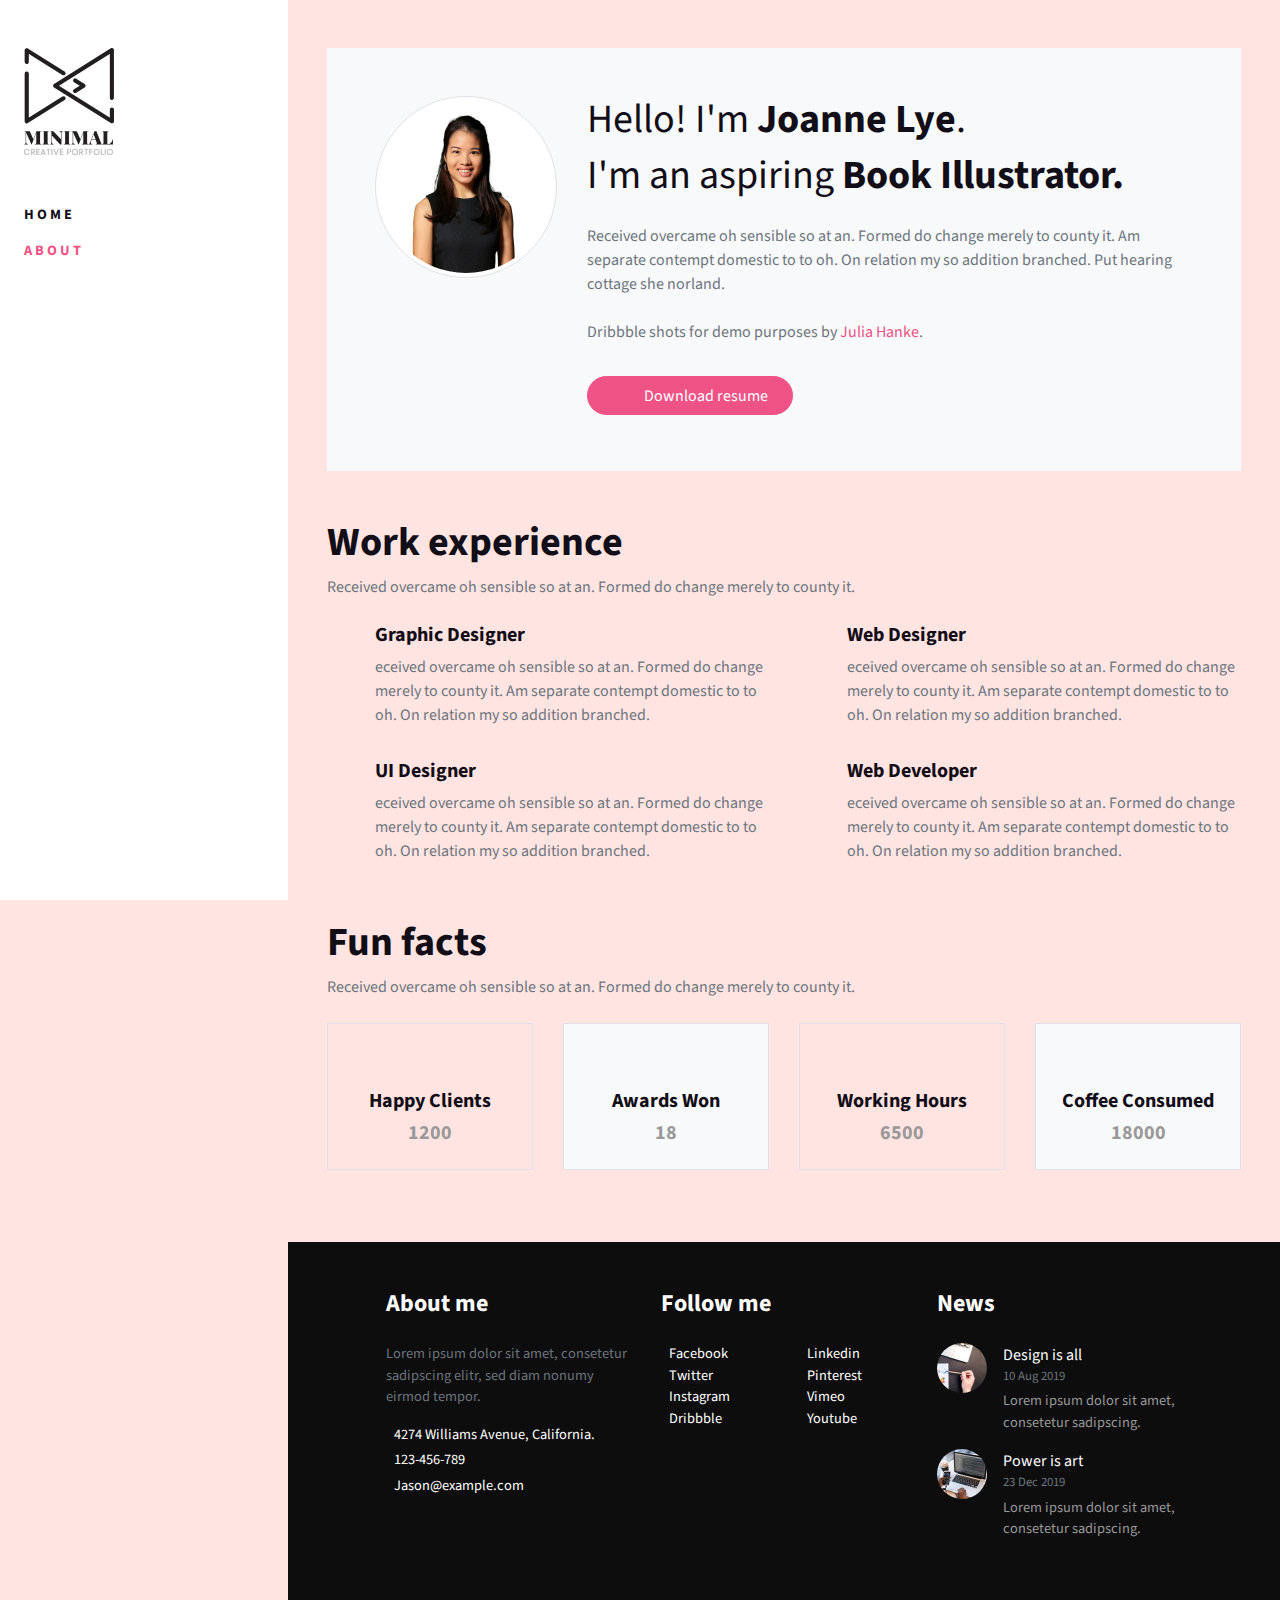
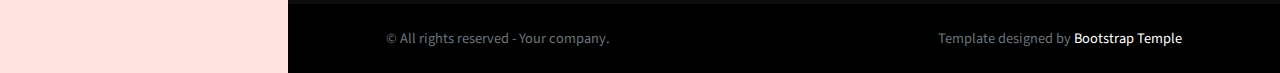
==== commit 9ca95696: "updated files" ====
--- a/about.html
+++ b/about.html
@@ -66,10 +66,10 @@
         <div class="container-fluid">
           <div class="p-5 mb-5 bg-light">
             <div class="row">
-              <div class="col-sm-3"><img class="img-fluid img-thumbnail rounded-circle" src="img/about-profile.jpg" alt=""></div>
+              <div class="col-sm-3"><img class="img-fluid img-thumbnail rounded-circle" src="img/about/about-profile.jpg" alt=""></div>
               <div class="col-sm-9">
-                <h1 class="font-weight-normal">Hello! I'm <strong>Jason Doe</strong>. </h1>
-                <h2 class="h1 font-weight-normal mb-4">I'm a <strong>Developer </strong>and writer.</h2>
+                <h1 class="font-weight-normal">Hello! I'm <strong>Joanne Lye</strong>. </h1>
+                <h2 class="h1 font-weight-normal mb-4">I'm an aspiring <strong>Book Illustrator. </strong></h2>
                 <p class="text-muted mb-4">Received overcame oh sensible so at an. Formed do change merely to county it. Am separate contempt domestic to to oh. On relation my so addition branched. Put hearing cottage she norland.</p>
                 <p class="text-muted mb-4">Dribbble shots for demo purposes by  <a href="https://dribbble.com/juliahanke">Julia Hanke</a>.</p>
                 <ul class="list-inline mb-0">
--- a/css/style.default.css
+++ b/css/style.default.css
@@ -1,17 +1,17 @@
-/*
-=========================================
-=========================================
-
-   Minimal | Bootstrap portfolio template
-
-=========================================
+/*
+=========================================
+=========================================
+
+   Minimal | Bootstrap portfolio template
+
+=========================================
 ========================================= */
-/*
-*
-* ==========================================
-* GENERAL
-* ==========================================
-*
+/*
+*
+* ==========================================
+* GENERAL
+* ==========================================
+*
 */
 .text-small {
   font-size: 0.9rem !important;
@@ -19,6 +19,7 @@
 
 body {
   overflow-x: hidden;
+  background: #ffe4e1 !important;
 }
 
 .page-holder {
@@ -41,12 +42,12 @@
   margin-left: 18rem;
 }
 
-/*
-*
-* ==========================================
-* SIDEBAR
-* ==========================================
-*
+/*
+*
+* ==========================================
+* SIDEBAR
+* ==========================================
+*
 */
 .sidebar {
   width: 18rem;
@@ -226,10 +227,10 @@
   font-weight: 700;
 }
 
-/*
-* ===================================================
-*    Custom Orion Icons
-* ===================================================
+/*
+* ===================================================
+*    Custom Orion Icons
+* ===================================================
 */
 .svg-icon {
   width: 32px;
@@ -260,14 +261,14 @@
   height: 24px;
 }
 
-/*
-* ===================================================
-*    Custom Bootstrapious Utils
-* ===================================================
+/*
+* ===================================================
+*    Custom Bootstrapious Utils
+* ===================================================
 */
-/*
-   Text utils
-   ------------------------
+/*
+   Text utils
+   ------------------------
 */
 .text-uppercase {
   text-transform: uppercase;
@@ -303,9 +304,9 @@
   color: inherit;
 }
 
-/*
-    Rounded corners - lg, sm
-   ------------------------
+/*
+    Rounded corners - lg, sm
+   ------------------------
 */
 .rounded-lg {
   border-radius: 0.3rem;
@@ -319,9 +320,9 @@
   border-radius: 10rem;
 }
 
-/*
-    Responsive borders - border-[breakpoint]
-   ------------------------
+/*
+    Responsive borders - border-[breakpoint]
+   ------------------------
 */
 .border {
   border: 1px solid #dee2e6 !important;
@@ -351,9 +352,9 @@
   }
 }
 
-/*
-    Opacity helpers - .opacity-[1-9]
-    ------------------------
+/*
+    Opacity helpers - .opacity-[1-9]
+    ------------------------
 */
 .opacity-1 {
   opacity: 0.1;
@@ -395,9 +396,9 @@
   opacity: 1;
 }
 
-/*
-    Z-index helpers - .z-index-[10-50]
-    ------------------------
+/*
+    Z-index helpers - .z-index-[10-50]
+    ------------------------
 */
 .z-index-10 {
   z-index: 10;
@@ -419,9 +420,9 @@
   z-index: 50;
 }
 
-/*
-     Letter spacing helpers - .letter-spacing-[0-5]
-    ------------------------
+/*
+     Letter spacing helpers - .letter-spacing-[0-5]
+    ------------------------
 */
 .letter-spacing-0 {
   letter-spacing: 0 !important;
@@ -447,9 +448,9 @@
   letter-spacing: 0.5em;
 }
 
-/*
-     Colours and backgrounds
-    ------------------------
+/*
+     Colours and backgrounds
+    ------------------------
 */
 .text-hover-primary {
   -webkit-transition: all 0.2s ease-in-out;
@@ -771,9 +772,9 @@
   background-color: #e0e0e0;
 }
 
-/*
-     Transparent overlays
-    ------------------------
+/*
+     Transparent overlays
+    ------------------------
 */
 .overlay-content {
   position: relative;
@@ -1079,9 +1080,9 @@
   display: none;
 }
 
-/*
-     Other
-    ------------------------
+/*
+     Other
+    ------------------------
 */
 .overflow-visible {
   overflow: visible !important;
@@ -1106,12 +1107,12 @@
   color: #999 !important;
 }
 
-/*
-
-=====================
-STYLE SWITCHER FOR DEMO
-=====================
-
+/*
+
+=====================
+STYLE SWITCHER FOR DEMO
+=====================
+
 */
 #style-switch-button {
   position: fixed;
@@ -1136,26 +1137,26 @@
   color: #495057;
 }
 
-/* ========================================= 
-   
-      THEMING OF THE BOOTSTRAP COMPONENTS           
-
-   ========================================= 
-   
-    1 - NAVBAR
-    2 - BUTTONS
-    3 - TYPE
-    4 - PAGINATION
-    5 - UTILITIES
-    6 - FORMS
-    7 - CODE
-    8 - NAV
-    9 - CARD
-    10 - DROPDOWNS
-   
+/* ========================================= 
+   
+      THEMING OF THE BOOTSTRAP COMPONENTS           
+
+   ========================================= 
+   
+    1 - NAVBAR
+    2 - BUTTONS
+    3 - TYPE
+    4 - PAGINATION
+    5 - UTILITIES
+    6 - FORMS
+    7 - CODE
+    8 - NAV
+    9 - CARD
+    10 - DROPDOWNS
+   
 */
-/*
- * 1. NAVBAR
+/*
+ * 1. NAVBAR
  */
 .navbar {
   padding: 0.5rem 1rem;
@@ -1257,8 +1258,8 @@
   color: rgba(255, 255, 255, 0.5);
 }
 
-/*
- * 2. BUTTONS
+/*
+ * 2. BUTTONS
  */
 .btn {
   font-weight: 400;
@@ -1866,8 +1867,8 @@
   border-radius: 0.2rem;
 }
 
-/*
- * 3. TYPE  
+/*
+ * 3. TYPE  
  */
 body {
   font-family: "Source Sans Pro", sans-serif;
@@ -2005,8 +2006,8 @@
   color: #eb2364 !important;
 }
 
-/*
- * 4. PAGINATION
+/*
+ * 4. PAGINATION
  */
 .page-item:first-child .page-link {
   border-top-left-radius: 0.25rem;
@@ -2084,8 +2085,8 @@
   border-bottom-right-radius: 0.2rem;
 }
 
-/*
-* 5. UTILITIES
+/*
+* 5. UTILITIES
 */
 .bg-primary {
   background-color: #ef5285 !important;
@@ -2363,8 +2364,8 @@
   box-shadow: 0 1rem 3rem rgba(0, 0, 0, 0.175) !important;
 }
 
-/*
-  * 6. FORMS
+/*
+  * 6. FORMS
   */
 .form-control {
   padding: 0.375rem 1.5rem;
@@ -2713,16 +2714,16 @@
   background-color: rgba(239, 82, 133, 0.5);
 }
 
-/*
-* 7.CODE
+/*
+* 7.CODE
 */
 code {
   font-size: 87.5%;
   color: #e83e8c;
 }
 
-/*
-* 8. NAV
+/*
+* 8. NAV
 */
 .nav-link {
   padding: 0.5rem 1rem;
@@ -2770,8 +2771,8 @@
   background-color: #ef5285;
 }
 
-/*
-* 9. CARD
+/*
+* 9. CARD
 */
 .card {
   background-color: #fff;
@@ -2879,8 +2880,8 @@
   }
 }
 
-/*
-* 10. DROPDOWNS
+/*
+* 10. DROPDOWNS
 */
 .dropdown-menu {
   min-width: 10rem;
